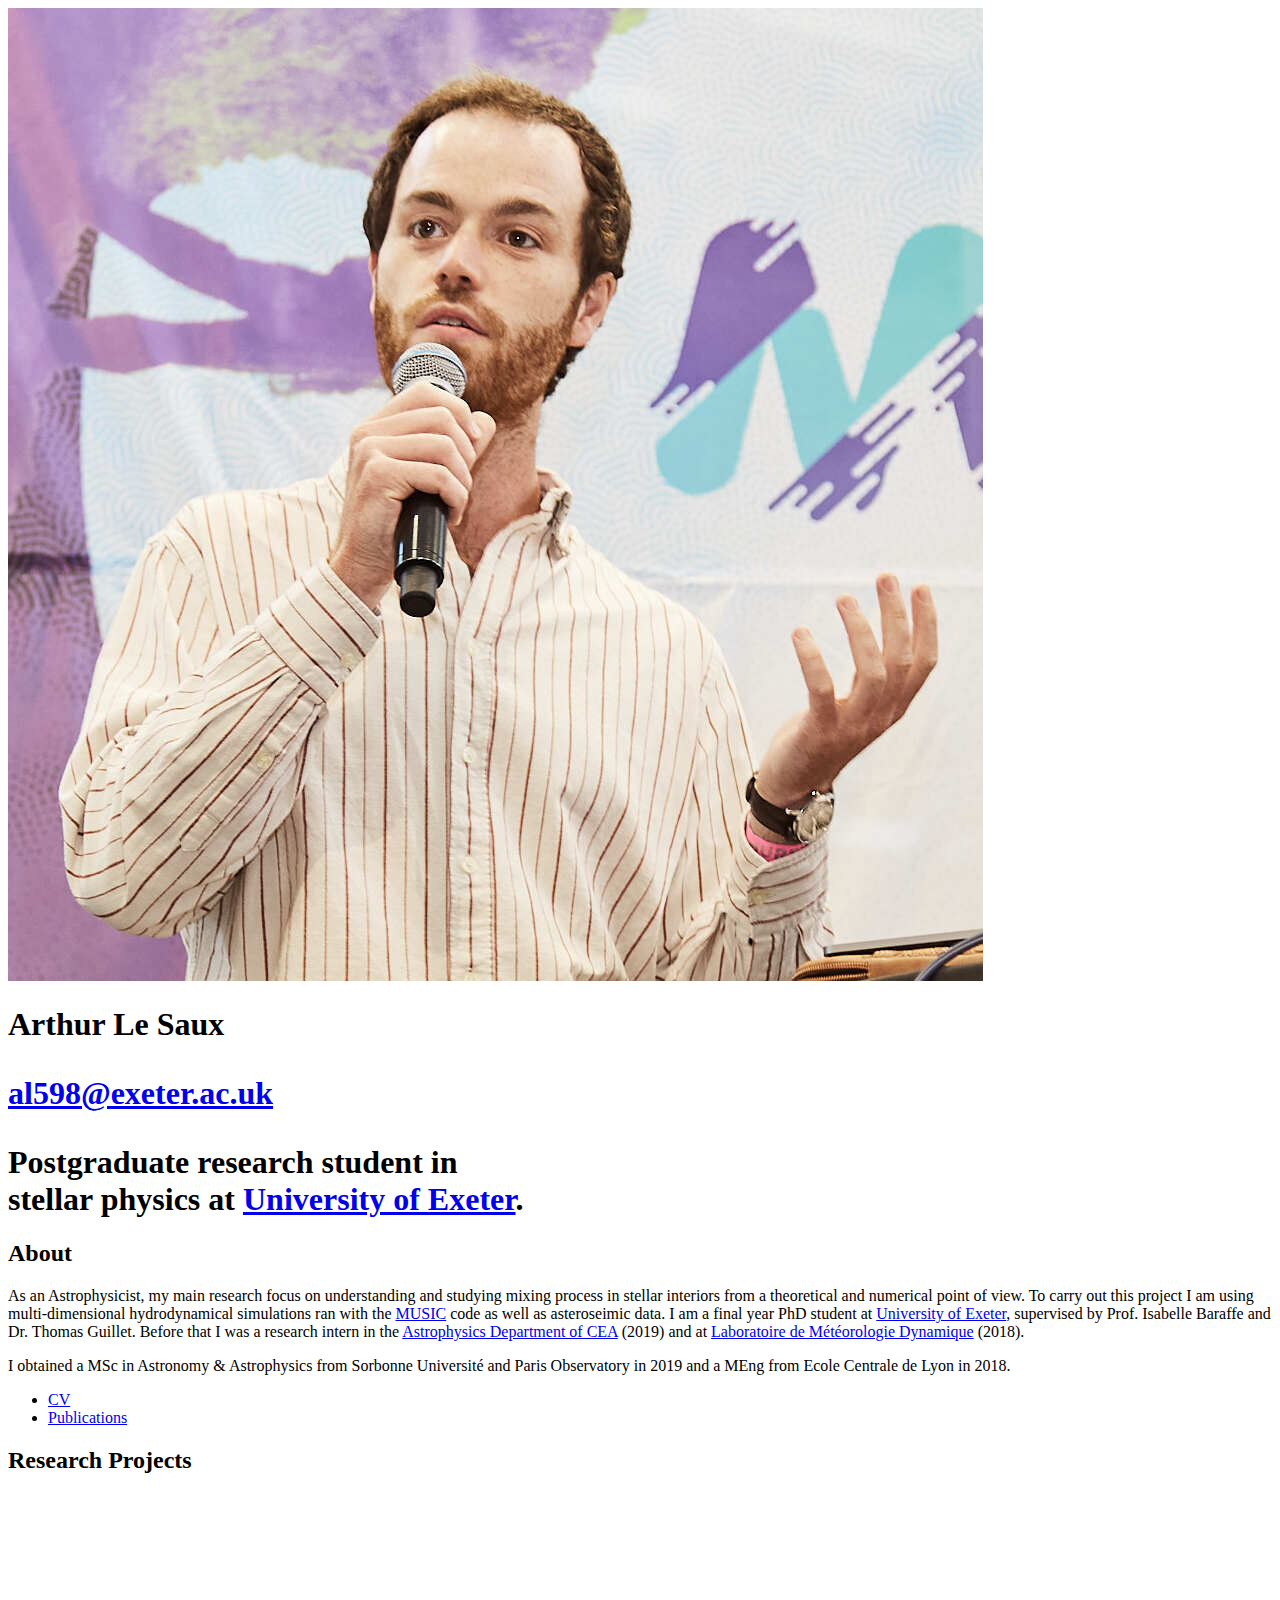
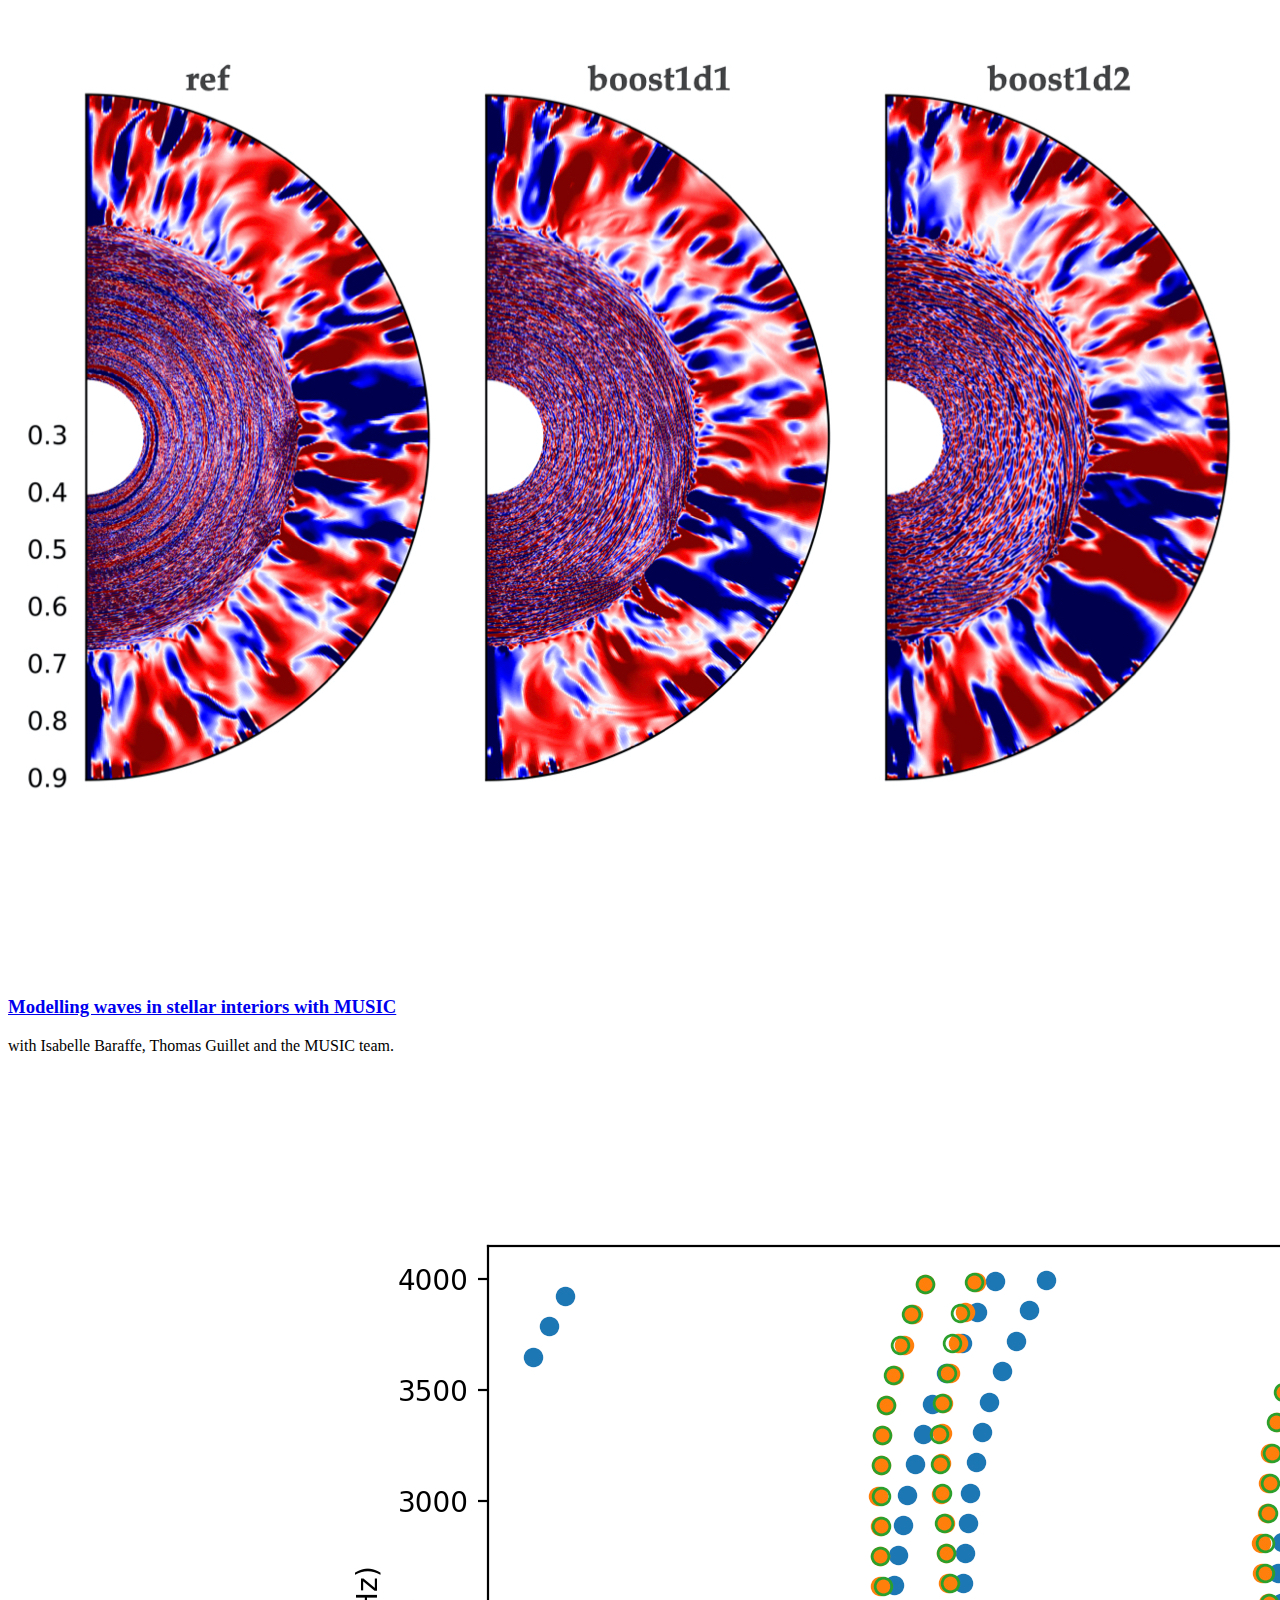
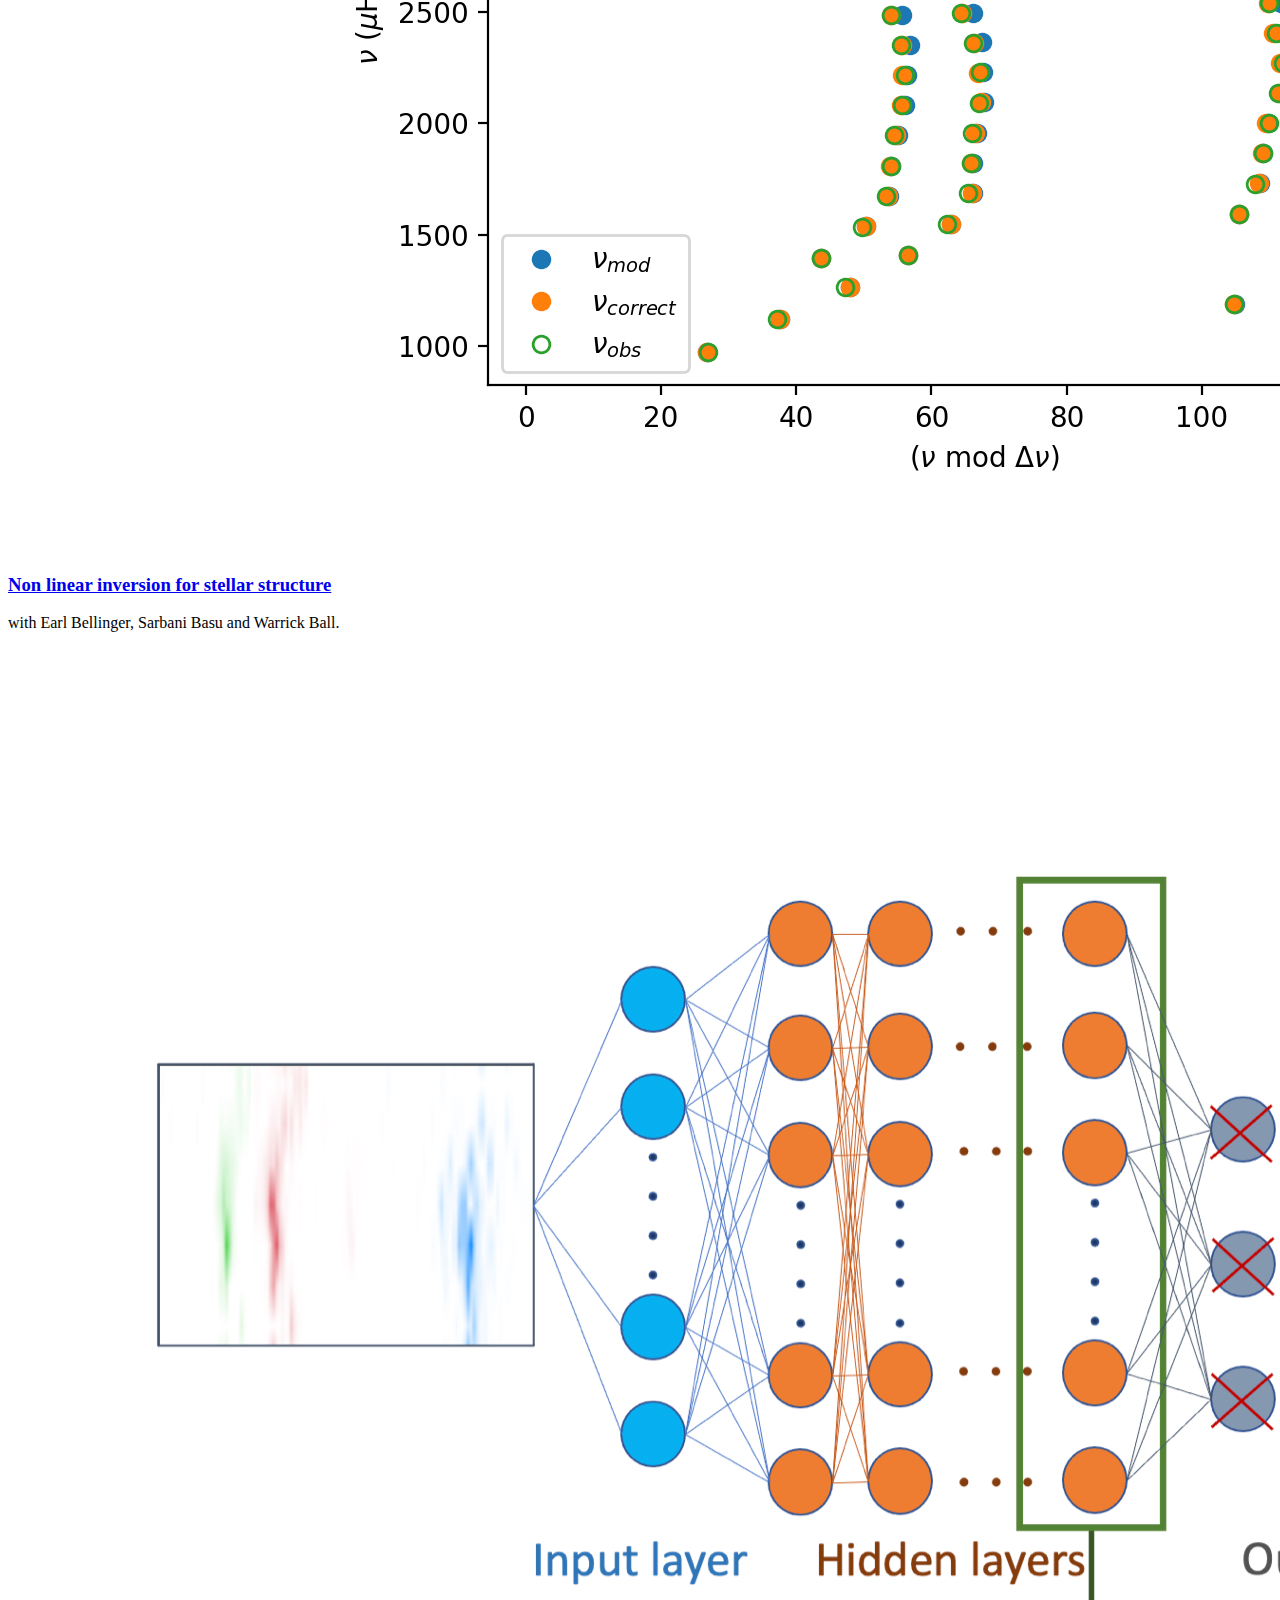
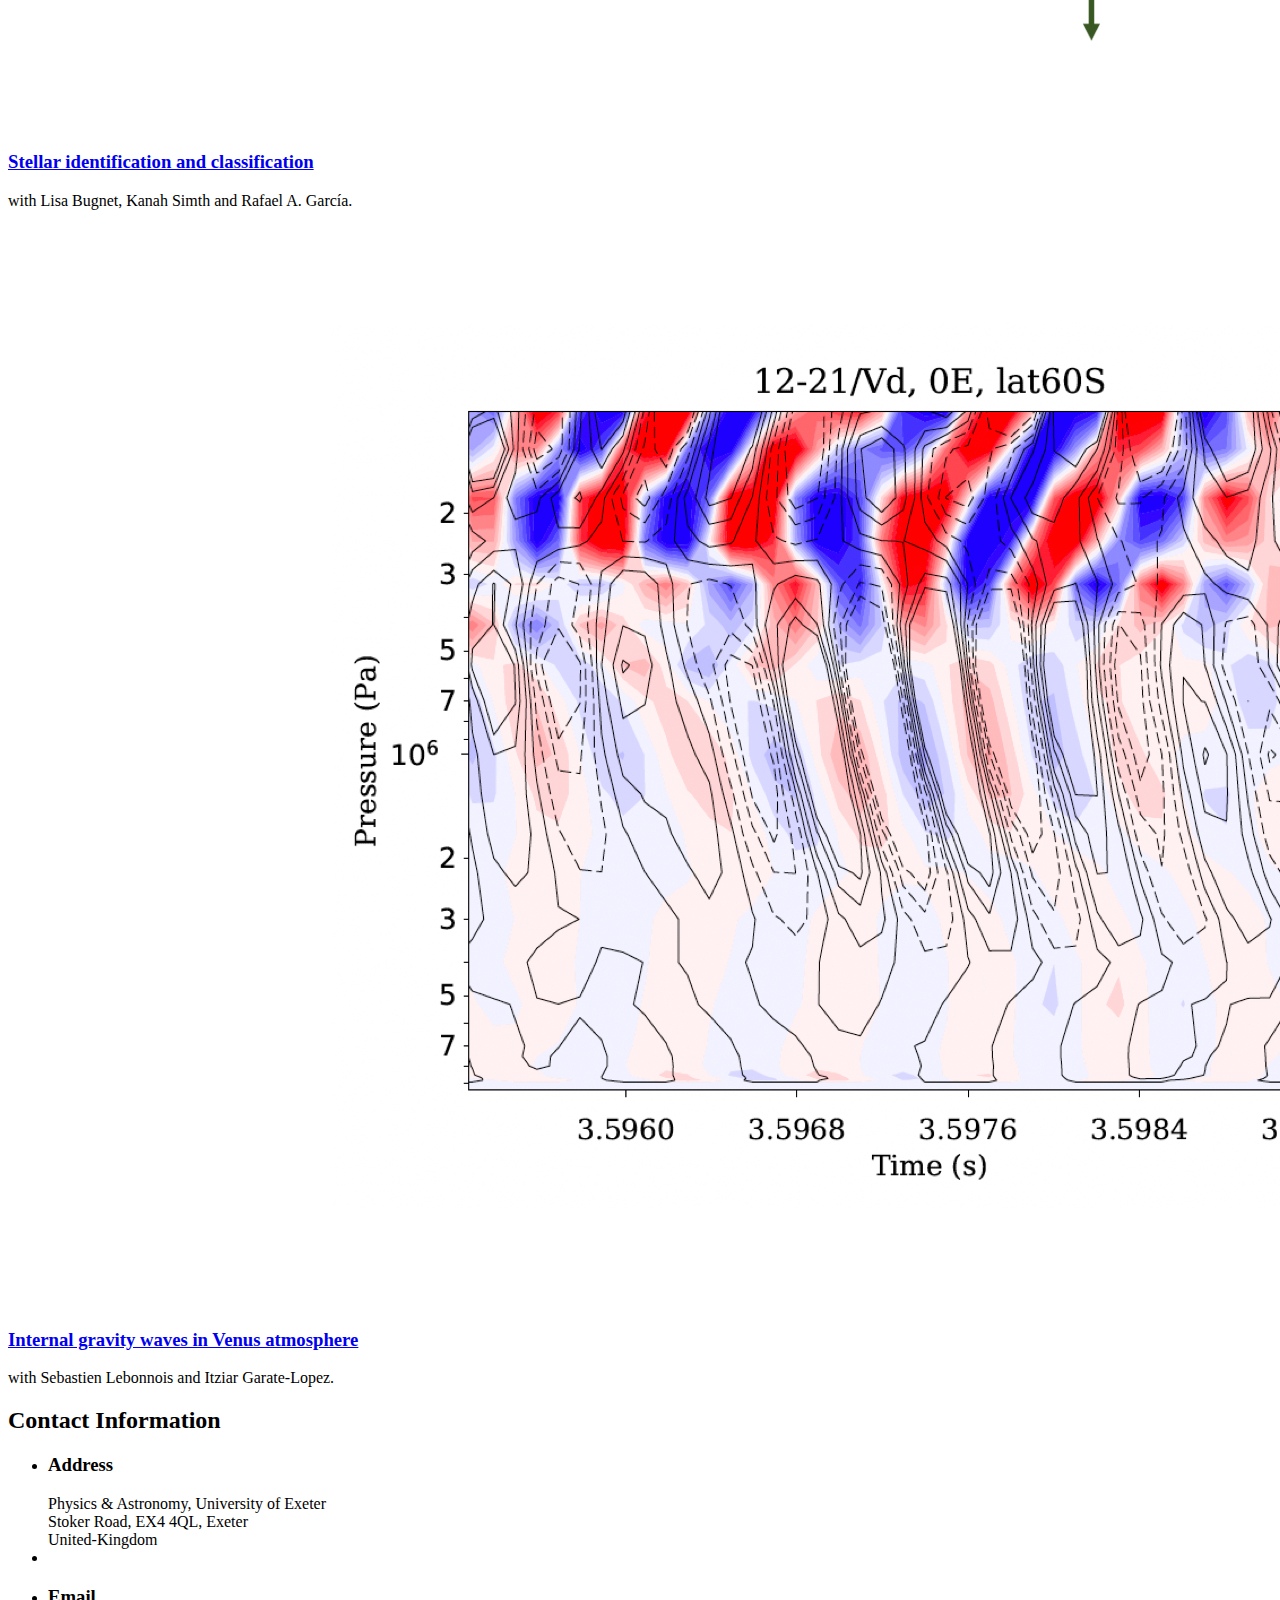
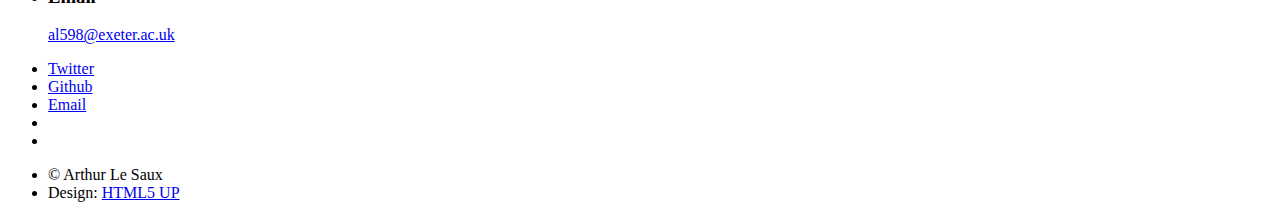
==== index.html @ e44060c2 "Initial commit" ====
<!DOCTYPE HTML>
<!--
	Strata by HTML5 UP
	html5up.net | @ajlkn
	Free for personal and commercial use under the CCA 3.0 license (html5up.net/license)
-->
<html>
	<head>
		<title>Strata by HTML5 UP</title>
		<meta charset="utf-8" />
		<meta name="viewport" content="width=device-width, initial-scale=2, user-scalable=no" />
		<link rel="stylesheet" href="assets/css/main.css" />
	</head>
	<body class="is-preload">

		<!-- Header -->
			<header id="header">
				<div class="inner">
					<a href="./index.html" class="image avatar"><img src="images/me_murex.jpg" alt="" /></a>
					<h1><strong>Arthur Le Saux</strong><br />
					<p> <a href="mailto:al598@exeter.ac.uk">al598@exeter.ac.uk</a> </p>
					Postgraduate research student in  <br />
					stellar physics at <a href="http://emps.exeter.ac.uk/physics-astronomy/">University of Exeter</a>.</h1>
				</div>
			</header>

		<!-- Main -->
			<div id="main">

				<!-- One -->
					<section id="one">
						<header class="major">
							<h2>About</h2>
						<!-- 	<p> <a href="mailto:al598@exeter.ac.uk">al598@exeter.ac.uk</a> </p> -->
						</header>
						<p> As an Astrophysicist, my main research focus on understanding and studying mixing process in stellar interiors from a theoretical and numerical point of view. To carry out this project I am using multi-dimensional hydrodynamical simulations ran with the <a href="www.astro.gsu.edu/~jpratt/music_webpage/music.html">MUSIC</a> code as well as asteroseimic data. I am a final year PhD student at <a href="http://emps.exeter.ac.uk/physics-astronomy/">University of Exeter</a>, supervised by Prof. Isabelle Baraffe and Dr. Thomas Guillet. Before that I was a research intern in the <a href="https://irfu.cea.fr/dap/">Astrophysics Department of CEA</a> (2019) and at <a href="https://www.lmd.jussieu.fr/">Laboratoire de Météorologie Dynamique</a> (2018).</p>
            <p> I obtained a MSc in Astronomy & Astrophysics from Sorbonne Université and Paris Observatory in 2019 and a MEng from Ecole Centrale de Lyon in 2018. </p>
						<ul class="actions">
							<li><a href="./CV_Arthur_LE_SAUX.pdf" class="button" target="_blank" rel="noopener noreferrer" >CV</a></li> <li><a href="https://ui.adsabs.harvard.edu/search/q=author%3A%22Le%20Saux%2C%20A.%22&sort=date%20desc%2C%20bibcode%20desc&p_=0" class="button" target="_blank" rel="noopener noreferrer">Publications</a></li>
						</ul>
					</section>

				<!-- Two -->
					<section id="two">
						<h2>Research Projects</h2>
						<div class="row">
							<article class="col-6 col-12-xsmall work-item">
								<a href="./waves-MUSIC.html"><img src="images/Vr_krads.001.jpeg" alt="" class="image fit thumb"/></a>
								<h3><a href=./waves-MUSIC.html>Modelling waves in stellar interiors with MUSIC</a></h3>
								<p>with Isabelle Baraffe, Thomas Guillet and the MUSIC team.</p>
							</article>
							<article class="col-6 col-12-xsmall work-item">
					      <a href="./non_linear_inversion.html"><img src="images/NLI.001.jpeg" alt="" class="image fit thumb"/></a>
								<h3><a href=./non_linear_inversion.html>Non linear inversion for stellar structure</a></h3>
								<p>with Earl Bellinger, Sarbani Basu and Warrick Ball.</p>
							</article>
							<article class="col-6 col-12-xsmall work-item">
									<a href="./identification.html"><img src="images/CNN.001.jpeg" alt="" class="image fit thumb"/></a>
								<h3><a href=./identification.html>Stellar identification and classification</a></h3>
								<p>with Lisa Bugnet, Kanah Simth and Rafael A. García.</p>
							</article>
							<article class="col-6 col-12-xsmall work-item">
								<a href="./venus.html"><img src="images/venus.001.jpeg" alt="" class="image fit thumb" /></a>
								<h3><a href=./venus.html>Internal gravity waves in Venus atmosphere</a></h3>
								<p>with Sebastien Lebonnois and Itziar Garate-Lopez.</p>
							</article>
							<!--
							<article class="col-6 col-12-xsmall work-item">
								<a href="images/fulls/05.jpg" class="image fit thumb"><img src="images/thumbs/05.jpg" alt="" /></a>
								<h3>Nunc enim commodo aliquet</h3>
								<p>Lorem ipsum dolor sit amet nisl sed nullam feugiat.</p>
							</article>
							<article class="col-6 col-12-xsmall work-item">
								<a href="images/fulls/06.jpg" class="image fit thumb"><img src="images/thumbs/06.jpg" alt="" /></a>
								<h3>Risus ornare lacinia</h3>
								<p>Lorem ipsum dolor sit amet nisl sed nullam feugiat.</p>
							</article>
						  -->
						<!--
						</div>
						<ul class="actions">
							<li><a href="#" class="button">Full Portfolio</a></li>
						</ul>
						-->
					</section>

				<!-- Three -->
					<section id="three">
						<h2>Contact Information</h2>
						<!-- <p>Accumsan pellentesque commodo blandit enim arcu non at amet id arcu magna. Accumsan orci faucibus id eu lorem semper nunc nisi lorem vulputate lorem neque lorem ipsum dolor.</p>
						<div class="row">
							<div class="col-8 col-12-small">
								<form method="post" action="#">
									<div class="row gtr-uniform gtr-50">
										<div class="col-6 col-12-xsmall"><input type="text" name="name" id="name" placeholder="Name" /></div>
										<div class="col-6 col-12-xsmall"><input type="email" name="email" id="email" placeholder="Email" /></div>
										<div class="col-12"><textarea name="message" id="message" placeholder="Message" rows="4"></textarea></div>
									</div>
								</form>
								<ul class="actions">
									<li><input type="submit" value="Send Message" /></li>
								</ul>
							</div>
						-->
							<div class="col-4 col-12-small">
								<ul class="labeled-icons">
									<li>
										<h3 class="icon solid fa-home"><span class="label">Address</span></h3>
										Physics & Astronomy, University of Exeter<br />
										Stoker Road, EX4 4QL, Exeter<br />
										United-Kingdom
									</li>
									<li>
										<!--
										<h3 class="icon solid fa-mobile-alt"><span class="label">Phone</span></h3>
										000-000-0000
									</li>
								-->
									<li>
										<h3 class="icon solid fa-envelope"><span class="label">Email</span></h3>
										<a href="mailto:al598@exeter.ac.uk">al598@exeter.ac.uk</a>
									</li>
								</ul>
							</div>
						</div>
					</section>

				<!-- Four -->
				<!--
					<section id="four">
						<h2>Elements</h2>

						<section>
							<h4>Text</h4>
							<p>This is <b>bold</b> and this is <strong>strong</strong>. This is <i>italic</i> and this is <em>emphasized</em>.
							This is <sup>superscript</sup> text and this is <sub>subscript</sub> text.
							This is <u>underlined</u> and this is code: <code>for (;;) { ... }</code>. Finally, <a href="#">this is a link</a>.</p>
							<hr />
							<header>
								<h4>Heading with a Subtitle</h4>
								<p>Lorem ipsum dolor sit amet nullam id egestas urna aliquam</p>
							</header>
							<p>Nunc lacinia ante nunc ac lobortis. Interdum adipiscing gravida odio porttitor sem non mi integer non faucibus ornare mi ut ante amet placerat aliquet. Volutpat eu sed ante lacinia sapien lorem accumsan varius montes viverra nibh in adipiscing blandit tempus accumsan.</p>
							<header>
								<h5>Heading with a Subtitle</h5>
								<p>Lorem ipsum dolor sit amet nullam id egestas urna aliquam</p>
							</header>
							<p>Nunc lacinia ante nunc ac lobortis. Interdum adipiscing gravida odio porttitor sem non mi integer non faucibus ornare mi ut ante amet placerat aliquet. Volutpat eu sed ante lacinia sapien lorem accumsan varius montes viverra nibh in adipiscing blandit tempus accumsan.</p>
							<hr />
							<h2>Heading Level 2</h2>
							<h3>Heading Level 3</h3>
							<h4>Heading Level 4</h4>
							<h5>Heading Level 5</h5>
							<h6>Heading Level 6</h6>
							<hr />
							<h5>Blockquote</h5>
							<blockquote>Fringilla nisl. Donec accumsan interdum nisi, quis tincidunt felis sagittis eget tempus euismod. Vestibulum ante ipsum primis in faucibus vestibulum. Blandit adipiscing eu felis iaculis volutpat ac adipiscing accumsan faucibus. Vestibulum ante ipsum primis in faucibus lorem ipsum dolor sit amet nullam adipiscing eu felis.</blockquote>
							<h5>Preformatted</h5>
							<pre><code>i = 0;

while (!deck.isInOrder()) {
print 'Iteration ' + i;
deck.shuffle();
i++;
}

print 'It took ' + i + ' iterations to sort the deck.';</code></pre>
						</section>

						<section>
							<h4>Lists</h4>
							<div class="row">
								<div class="col-6 col-12-xsmall">
									<h5>Unordered</h5>
									<ul>
										<li>Dolor pulvinar etiam magna etiam.</li>
										<li>Sagittis adipiscing lorem eleifend.</li>
										<li>Felis enim feugiat dolore viverra.</li>
									</ul>
									<h5>Alternate</h5>
									<ul class="alt">
										<li>Dolor pulvinar etiam magna etiam.</li>
										<li>Sagittis adipiscing lorem eleifend.</li>
										<li>Felis enim feugiat dolore viverra.</li>
									</ul>
								</div>
								<div class="col-6 col-12-xsmall">
									<h5>Ordered</h5>
									<ol>
										<li>Dolor pulvinar etiam magna etiam.</li>
										<li>Etiam vel felis at lorem sed viverra.</li>
										<li>Felis enim feugiat dolore viverra.</li>
										<li>Dolor pulvinar etiam magna etiam.</li>
										<li>Etiam vel felis at lorem sed viverra.</li>
										<li>Felis enim feugiat dolore viverra.</li>
									</ol>
									<h5>Icons</h5>
									<ul class="icons">
										<li><a href="#" class="icon brands fa-twitter"><span class="label">Twitter</span></a></li>
										<li><a href="#" class="icon brands fa-facebook-f"><span class="label">Facebook</span></a></li>
										<li><a href="#" class="icon brands fa-instagram"><span class="label">Instagram</span></a></li>
										<li><a href="#" class="icon brands fa-github"><span class="label">Github</span></a></li>
										<li><a href="#" class="icon brands fa-dribbble"><span class="label">Dribbble</span></a></li>
										<li><a href="#" class="icon brands fa-tumblr"><span class="label">Tumblr</span></a></li>
									</ul>
								</div>
							</div>
							<h5>Actions</h5>
							<ul class="actions">
								<li><a href="#" class="button primary">Default</a></li>
								<li><a href="#" class="button">Default</a></li>
							</ul>
							<ul class="actions small">
								<li><a href="#" class="button primary small">Small</a></li>
								<li><a href="#" class="button small">Small</a></li>
							</ul>
							<div class="row">
								<div class="col-6 col-12-small">
									<ul class="actions stacked">
										<li><a href="#" class="button primary">Default</a></li>
										<li><a href="#" class="button">Default</a></li>
									</ul>
								</div>
								<div class="col-6 col-12-small">
									<ul class="actions stacked">
										<li><a href="#" class="button primary small">Small</a></li>
										<li><a href="#" class="button small">Small</a></li>
									</ul>
								</div>
								<div class="col-6 col-12-small">
									<ul class="actions stacked">
										<li><a href="#" class="button primary fit">Default</a></li>
										<li><a href="#" class="button fit">Default</a></li>
									</ul>
								</div>
								<div class="col-6 col-12-small">
									<ul class="actions stacked">
										<li><a href="#" class="button primary small fit">Small</a></li>
										<li><a href="#" class="button small fit">Small</a></li>
									</ul>
								</div>
							</div>
						</section>

						<section>
							<h4>Table</h4>
							<h5>Default</h5>
							<div class="table-wrapper">
								<table>
									<thead>
										<tr>
											<th>Name</th>
											<th>Description</th>
											<th>Price</th>
										</tr>
									</thead>
									<tbody>
										<tr>
											<td>Item One</td>
											<td>Ante turpis integer aliquet porttitor.</td>
											<td>29.99</td>
										</tr>
										<tr>
											<td>Item Two</td>
											<td>Vis ac commodo adipiscing arcu aliquet.</td>
											<td>19.99</td>
										</tr>
										<tr>
											<td>Item Three</td>
											<td> Morbi faucibus arcu accumsan lorem.</td>
											<td>29.99</td>
										</tr>
										<tr>
											<td>Item Four</td>
											<td>Vitae integer tempus condimentum.</td>
											<td>19.99</td>
										</tr>
										<tr>
											<td>Item Five</td>
											<td>Ante turpis integer aliquet porttitor.</td>
											<td>29.99</td>
										</tr>
									</tbody>
									<tfoot>
										<tr>
											<td colspan="2"></td>
											<td>100.00</td>
										</tr>
									</tfoot>
								</table>
							</div>

							<h5>Alternate</h5>
							<div class="table-wrapper">
								<table class="alt">
									<thead>
										<tr>
											<th>Name</th>
											<th>Description</th>
											<th>Price</th>
										</tr>
									</thead>
									<tbody>
										<tr>
											<td>Item One</td>
											<td>Ante turpis integer aliquet porttitor.</td>
											<td>29.99</td>
										</tr>
										<tr>
											<td>Item Two</td>
											<td>Vis ac commodo adipiscing arcu aliquet.</td>
											<td>19.99</td>
										</tr>
										<tr>
											<td>Item Three</td>
											<td> Morbi faucibus arcu accumsan lorem.</td>
											<td>29.99</td>
										</tr>
										<tr>
											<td>Item Four</td>
											<td>Vitae integer tempus condimentum.</td>
											<td>19.99</td>
										</tr>
										<tr>
											<td>Item Five</td>
											<td>Ante turpis integer aliquet porttitor.</td>
											<td>29.99</td>
										</tr>
									</tbody>
									<tfoot>
										<tr>
											<td colspan="2"></td>
											<td>100.00</td>
										</tr>
									</tfoot>
								</table>
							</div>
						</section>

						<section>
							<h4>Buttons</h4>
							<ul class="actions">
								<li><a href="#" class="button primary">Primary</a></li>
								<li><a href="#" class="button">Default</a></li>
							</ul>
							<ul class="actions">
								<li><a href="#" class="button large">Large</a></li>
								<li><a href="#" class="button">Default</a></li>
								<li><a href="#" class="button small">Small</a></li>
							</ul>
							<ul class="actions fit">
								<li><a href="#" class="button primary fit">Fit</a></li>
								<li><a href="#" class="button fit">Fit</a></li>
							</ul>
							<ul class="actions fit small">
								<li><a href="#" class="button primary fit small">Fit + Small</a></li>
								<li><a href="#" class="button fit small">Fit + Small</a></li>
							</ul>
							<ul class="actions">
								<li><a href="#" class="button primary icon solid fa-download">Icon</a></li>
								<li><a href="#" class="button icon solid fa-download">Icon</a></li>
							</ul>
							<ul class="actions">
								<li><span class="button primary disabled">Primary</span></li>
								<li><span class="button disabled">Default</span></li>
							</ul>
						</section>

						<section>
							<h4>Form</h4>
							<form method="post" action="#">
								<div class="row gtr-uniform gtr-50">
									<div class="col-6 col-12-xsmall">
										<input type="text" name="demo-name" id="demo-name" value="" placeholder="Name" />
									</div>
									<div class="col-6 col-12-xsmall">
										<input type="email" name="demo-email" id="demo-email" value="" placeholder="Email" />
									</div>
									<div class="col-12">
										<select name="demo-category" id="demo-category">
											<option value="">- Category -</option>
											<option value="1">Manufacturing</option>
											<option value="1">Shipping</option>
											<option value="1">Administration</option>
											<option value="1">Human Resources</option>
										</select>
									</div>
									<div class="col-4 col-12-small">
										<input type="radio" id="demo-priority-low" name="demo-priority" checked>
										<label for="demo-priority-low">Low Priority</label>
									</div>
									<div class="col-4 col-12-small">
										<input type="radio" id="demo-priority-normal" name="demo-priority">
										<label for="demo-priority-normal">Normal Priority</label>
									</div>
									<div class="col-4 col-12-small">
										<input type="radio" id="demo-priority-high" name="demo-priority">
										<label for="demo-priority-high">High Priority</label>
									</div>
									<div class="col-6 col-12-small">
										<input type="checkbox" id="demo-copy" name="demo-copy">
										<label for="demo-copy">Email me a copy of this message</label>
									</div>
									<div class="col-6 col-12-small">
										<input type="checkbox" id="demo-human" name="demo-human" checked>
										<label for="demo-human">I am a human and not a robot</label>
									</div>
									<div class="col-12">
										<textarea name="demo-message" id="demo-message" placeholder="Enter your message" rows="6"></textarea>
									</div>
									<div class="col-12">
										<ul class="actions">
											<li><input type="submit" value="Send Message" class="primary" /></li>
											<li><input type="reset" value="Reset" /></li>
										</ul>
									</div>
								</div>
							</form>
						</section>

						<section>
							<h4>Image</h4>
							<h5>Fit</h5>
							<div class="box alt">
								<div class="row gtr-50 gtr-uniform">
									<div class="col-12"><span class="image fit"><img src="images/fulls/05.jpg" alt="" /></span></div>
									<div class="col-4"><span class="image fit"><img src="images/thumbs/01.jpg" alt="" /></span></div>
									<div class="col-4"><span class="image fit"><img src="images/thumbs/02.jpg" alt="" /></span></div>
									<div class="col-4"><span class="image fit"><img src="images/thumbs/03.jpg" alt="" /></span></div>
									<div class="col-4"><span class="image fit"><img src="images/thumbs/04.jpg" alt="" /></span></div>
									<div class="col-4"><span class="image fit"><img src="images/thumbs/05.jpg" alt="" /></span></div>
									<div class="col-4"><span class="image fit"><img src="images/thumbs/06.jpg" alt="" /></span></div>
									<div class="col-4"><span class="image fit"><img src="images/thumbs/03.jpg" alt="" /></span></div>
									<div class="col-4"><span class="image fit"><img src="images/thumbs/02.jpg" alt="" /></span></div>
									<div class="col-4"><span class="image fit"><img src="images/thumbs/01.jpg" alt="" /></span></div>
								</div>
							</div>
							<h5>Left &amp; Right</h5>
							<p><span class="image left"><img src="images/avatar.jpg" alt="" /></span>Fringilla nisl. Donec accumsan interdum nisi, quis tincidunt felis sagittis eget. tempus euismod. Vestibulum ante ipsum primis in faucibus vestibulum. Blandit adipiscing eu felis iaculis volutpat ac adipiscing accumsan eu faucibus. Integer ac pellentesque praesent tincidunt felis sagittis eget. tempus euismod. Vestibulum ante ipsum primis in faucibus vestibulum. Blandit adipiscing eu felis iaculis volutpat ac adipiscing accumsan eu faucibus. Integer ac pellentesque praesent. Donec accumsan interdum nisi, quis tincidunt felis sagittis eget. tempus euismod. Vestibulum ante ipsum primis in faucibus vestibulum. Blandit adipiscing eu felis iaculis volutpat ac adipiscing accumsan eu faucibus. Integer ac pellentesque praesent tincidunt felis sagittis eget. tempus euismod. Vestibulum ante ipsum primis in faucibus vestibulum. Blandit adipiscing eu felis iaculis volutpat ac adipiscing accumsan eu faucibus. Integer ac pellentesque praesent.</p>
							<p><span class="image right"><img src="images/avatar.jpg" alt="" /></span>Fringilla nisl. Donec accumsan interdum nisi, quis tincidunt felis sagittis eget. tempus euismod. Vestibulum ante ipsum primis in faucibus vestibulum. Blandit adipiscing eu felis iaculis volutpat ac adipiscing accumsan eu faucibus. Integer ac pellentesque praesent tincidunt felis sagittis eget. tempus euismod. Vestibulum ante ipsum primis in faucibus vestibulum. Blandit adipiscing eu felis iaculis volutpat ac adipiscing accumsan eu faucibus. Integer ac pellentesque praesent. Donec accumsan interdum nisi, quis tincidunt felis sagittis eget. tempus euismod. Vestibulum ante ipsum primis in faucibus vestibulum. Blandit adipiscing eu felis iaculis volutpat ac adipiscing accumsan eu faucibus. Integer ac pellentesque praesent tincidunt felis sagittis eget. tempus euismod. Vestibulum ante ipsum primis in faucibus vestibulum. Blandit adipiscing eu felis iaculis volutpat ac adipiscing accumsan eu faucibus. Integer ac pellentesque praesent.</p>
						</section>

					</section>
				-->

			</div>

		<!-- Footer -->
			<footer id="footer">
				<div class="inner">
					<ul class="icons">
						<li><a href="https://twitter.com/arthurlsx" class="icon brands fa-twitter"><span class="label">Twitter</span></a></li>
						<li><a href="https://github.com/arthurlesaux" class="icon brands fa-github"><span class="label">Github</span></a></li>
						<!--<li><a href="#" class="icon brands fa-dribbble"><span class="label">Dribbble</span></a></li>-->
						<li><a href="mailto:al598@exeter.ac.uk" class="icon solid fa-envelope"><span class="label">Email</span></a></li>
						<li><a style="orcid.logo.icon.svg" href="https://orcid.org/0000-0002-6686-7956"><i class="icon orcid.logo.icon.svg"></i> </a></li>
						<li><a href="https://orcid.org/0000-0002-6686-7956" target=_blank rel=noopener aria-label=orcid><i class="ai ai-orcid big-icon"></i></a></li>
					</ul>
					<ul class="copyright">
						<li>&copy; Arthur Le Saux</li><li>Design: <a href="http://html5up.net">HTML5 UP</a></li>
					</ul>
				</div>
			</footer>

		<!-- Scripts -->
			<script src="assets/js/jquery.min.js"></script>
			<script src="assets/js/jquery.poptrox.min.js"></script>
			<script src="assets/js/browser.min.js"></script>
			<script src="assets/js/breakpoints.min.js"></script>
			<script src="assets/js/util.js"></script>
			<script src="assets/js/main.js"></script>

	</body>
</html>
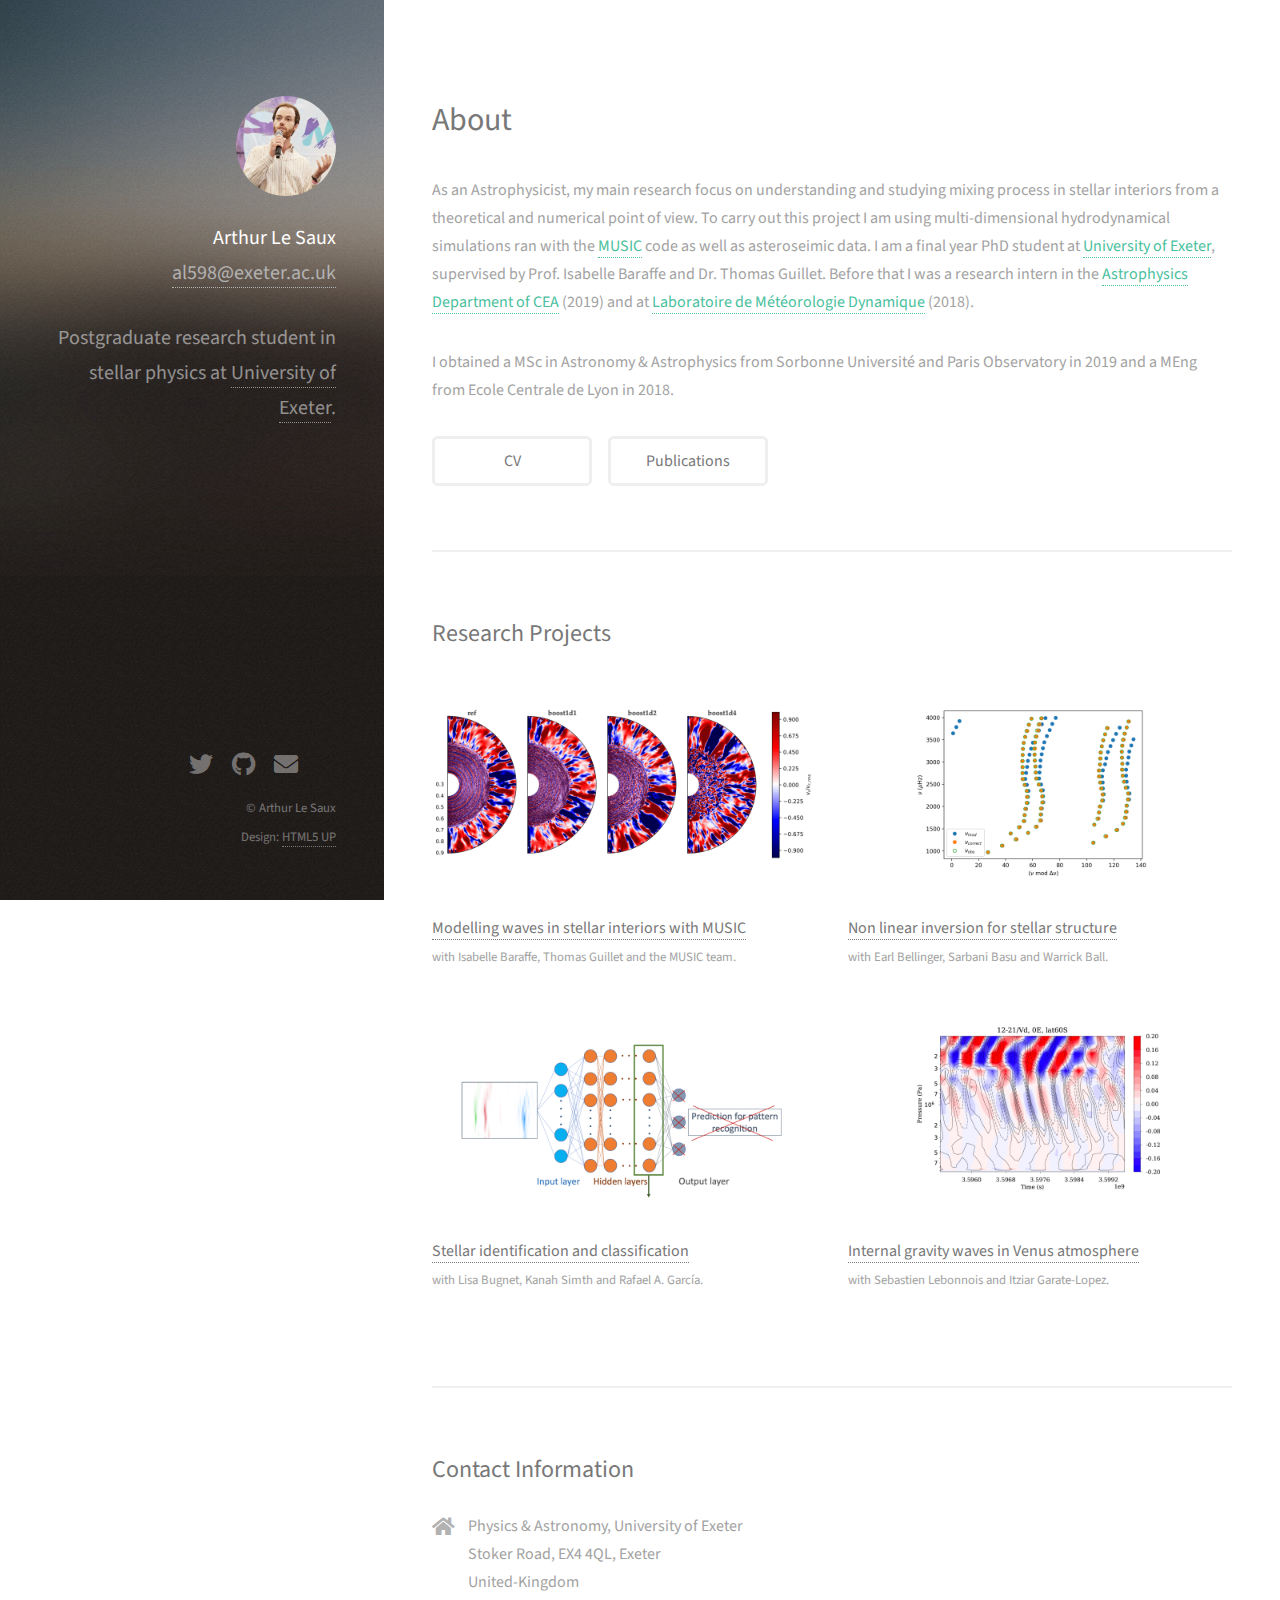
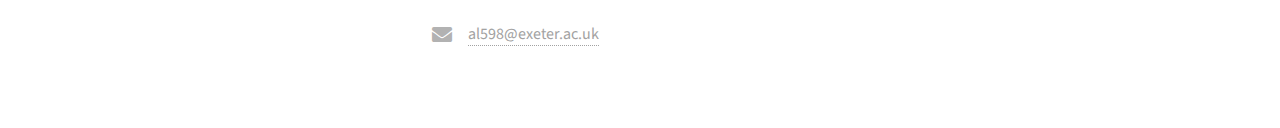
==== commit 0366ef23: "change webpage title" ====
--- a/index.html
+++ b/index.html
@@ -6,7 +6,7 @@
 -->
 <html>
 	<head>
-		<title>Strata by HTML5 UP</title>
+		<title>Arthur Le Saux</title>
 		<meta charset="utf-8" />
 		<meta name="viewport" content="width=device-width, initial-scale=2, user-scalable=no" />
 		<link rel="stylesheet" href="assets/css/main.css" />
--- a/assets/css/main.css
+++ b/assets/css/main.css
@@ -0,0 +1,3221 @@
+@import url("fontawesome-all.min.css");
+@import url("https://fonts.googleapis.com/css?family=Source+Sans+Pro:400,400italic");
+
+/*
+	Strata by HTML5 UP
+	html5up.net | @ajlkn
+	Free for personal and commercial use under the CCA 3.0 license (html5up.net/license)
+*/
+
+html, body, div, span, applet, object,
+iframe, h1, h2, h3, h4, h5, h6, p, blockquote,
+pre, a, abbr, acronym, address, big, cite,
+code, del, dfn, em, img, ins, kbd, q, s, samp,
+small, strike, strong, sub, sup, tt, var, b,
+u, i, center, dl, dt, dd, ol, ul, li, fieldset,
+form, label, legend, table, caption, tbody,
+tfoot, thead, tr, th, td, article, aside,
+canvas, details, embed, figure, figcaption,
+footer, header, hgroup, menu, nav, output, ruby,
+section, summary, time, mark, audio, video {
+	margin: 0;
+	padding: 0;
+	border: 0;
+	font-size: 100%;
+	font: inherit;
+	vertical-align: baseline;}
+
+article, aside, details, figcaption, figure,
+footer, header, hgroup, menu, nav, section {
+	display: block;}
+
+body {
+	line-height: 1;
+}
+
+ol, ul {
+	list-style: none;
+}
+
+blockquote, q {
+	quotes: none;
+}
+
+	blockquote:before, blockquote:after, q:before, q:after {
+		content: '';
+		content: none;
+	}
+
+table {
+	border-collapse: collapse;
+	border-spacing: 0;
+}
+
+body {
+	-webkit-text-size-adjust: none;
+}
+
+mark {
+	background-color: transparent;
+	color: inherit;
+}
+
+input::-moz-focus-inner {
+	border: 0;
+	padding: 0;
+}
+
+input, select, textarea {
+	-moz-appearance: none;
+	-webkit-appearance: none;
+	-ms-appearance: none;
+	appearance: none;
+}
+
+/* Basic */
+
+	html {
+		box-sizing: border-box;
+	}
+
+	*, *:before, *:after {
+		box-sizing: inherit;
+	}
+
+	body {
+		background: #fff;
+	}
+
+		body.is-preload *, body.is-preload *:before, body.is-preload *:after {
+			-moz-animation: none !important;
+			-webkit-animation: none !important;
+			-ms-animation: none !important;
+			animation: none !important;
+			-moz-transition: none !important;
+			-webkit-transition: none !important;
+			-ms-transition: none !important;
+			transition: none !important;
+		}
+
+	body, input, select, textarea {
+		color: #a2a2a2;
+		font-family: "Source Sans Pro", Helvetica, sans-serif;
+		font-size: 16pt;
+		font-weight: 400;
+		line-height: 1.75em;
+	}
+
+	a {
+		-moz-transition: color 0.2s ease-in-out, border-color 0.2s ease-in-out;
+		-webkit-transition: color 0.2s ease-in-out, border-color 0.2s ease-in-out;
+		-ms-transition: color 0.2s ease-in-out, border-color 0.2s ease-in-out;
+		transition: color 0.2s ease-in-out, border-color 0.2s ease-in-out;
+		border-bottom: dotted 1px;
+		color: #49bf9d;
+		text-decoration: none;
+	}
+
+		a:hover {
+			border-bottom-color: transparent;
+			color: #49bf9d !important;
+			text-decoration: none;
+		}
+
+	strong, b {
+		color: #787878;
+		font-weight: 400;
+	}
+
+	em, i {
+		font-style: italic;
+	}
+
+	p {
+		margin: 0 0 2em 0;
+	}
+
+	h1, h2, h3, h4, h5, h6 {
+		color: #787878;
+		font-weight: 400;
+		line-height: 1em;
+		margin: 0 0 1em 0;
+	}
+
+		h1 a, h2 a, h3 a, h4 a, h5 a, h6 a {
+			color: inherit;
+			text-decoration: none;
+		}
+
+	h1 {
+		font-size: 2em;
+		line-height: 1.5em;
+	}
+
+	h2 {
+		font-size: 1.5em;
+		line-height: 1.5em;
+	}
+
+	h3 {
+		font-size: 1.25em;
+		line-height: 1.5em;
+	}
+
+	h4 {
+		font-size: 1.1em;
+		line-height: 1.5em;
+	}
+
+	h5 {
+		font-size: 0.9em;
+		line-height: 1.5em;
+	}
+
+	h6 {
+		font-size: 0.7em;
+		line-height: 1.5em;
+	}
+
+	sub {
+		font-size: 0.8em;
+		position: relative;
+		top: 0.5em;
+	}
+
+	sup {
+		font-size: 0.8em;
+		position: relative;
+		top: -0.5em;
+	}
+
+	hr {
+		border: 0;
+		border-bottom: solid 2px #efefef;
+		margin: 2em 0;
+	}
+
+		hr.major {
+			margin: 3em 0;
+		}
+
+	blockquote {
+		border-left: solid 6px #efefef;
+		font-style: italic;
+		margin: 0 0 2em 0;
+		padding: 0.5em 0 0.5em 1.5em;
+	}
+
+	code {
+		background: #f7f7f7;
+		border-radius: 0.35em;
+		border: solid 2px #efefef;
+		font-family: "Courier New", monospace;
+		font-size: 0.9em;
+		margin: 0 0.25em;
+		padding: 0.25em 0.65em;
+	}
+
+	pre {
+		-webkit-overflow-scrolling: touch;
+		font-family: "Courier New", monospace;
+		font-size: 0.9em;
+		margin: 0 0 2em 0;
+	}
+
+		pre code {
+			display: block;
+			line-height: 1.75em;
+			padding: 1em 1.5em;
+			overflow-x: auto;
+		}
+
+	.align-left {
+		text-align: left;
+	}
+
+	.align-center {
+		text-align: center;
+	}
+
+	.align-right {
+		text-align: right;
+	}
+
+/* Container */
+
+	.container {
+		margin: 0 auto;
+		max-width: calc(100% - 4em);
+		width: 100%;
+	}
+
+		.container.xsmall {
+			width: 25%;
+		}
+
+		.container.small {
+			width: 50%;
+		}
+
+		.container.medium {
+			width: 75%;
+		}
+
+		.container.large {
+			width: 125%;
+		}
+
+		.container.xlarge {
+			width: 150%;
+		}
+
+		.container.max {
+			width: 100%;
+		}
+
+		@media screen and (max-width: 980px) {
+
+			.container {
+				width: 100% !important;
+				max-width: 100% !important;
+			}
+
+		}
+
+		@media screen and (max-width: 480px) {
+
+			.container {
+				max-width: calc(100% - 3em);
+			}
+
+		}
+
+/* Row */
+
+	.row {
+		display: flex;
+		flex-wrap: wrap;
+		box-sizing: border-box;
+		align-items: stretch;
+	}
+
+		.row > * {
+			box-sizing: border-box;
+		}
+
+		.row.gtr-uniform > * > :last-child {
+			margin-bottom: 0;
+		}
+
+		.row.aln-left {
+			justify-content: flex-start;
+		}
+
+		.row.aln-center {
+			justify-content: center;
+		}
+
+		.row.aln-right {
+			justify-content: flex-end;
+		}
+
+		.row.aln-top {
+			align-items: flex-start;
+		}
+
+		.row.aln-middle {
+			align-items: center;
+		}
+
+		.row.aln-bottom {
+			align-items: flex-end;
+		}
+
+		.row > .imp {
+			order: -1;
+		}
+
+		.row > .col-1 {
+			width: 8.33333%;
+		}
+
+		.row > .off-1 {
+			margin-left: 8.33333%;
+		}
+
+		.row > .col-2 {
+			width: 16.66667%;
+		}
+
+		.row > .off-2 {
+			margin-left: 16.66667%;
+		}
+
+		.row > .col-3 {
+			width: 25%;
+		}
+
+		.row > .off-3 {
+			margin-left: 25%;
+		}
+
+		.row > .col-4 {
+			width: 33.33333%;
+		}
+
+		.row > .off-4 {
+			margin-left: 33.33333%;
+		}
+
+		.row > .col-5 {
+			width: 41.66667%;
+		}
+
+		.row > .off-5 {
+			margin-left: 41.66667%;
+		}
+
+		.row > .col-6 {
+			width: 50%;
+		}
+
+		.row > .off-6 {
+			margin-left: 50%;
+		}
+
+		.row > .col-7 {
+			width: 58.33333%;
+		}
+
+		.row > .off-7 {
+			margin-left: 58.33333%;
+		}
+
+		.row > .col-8 {
+			width: 66.66667%;
+		}
+
+		.row > .off-8 {
+			margin-left: 66.66667%;
+		}
+
+		.row > .col-9 {
+			width: 75%;
+		}
+
+		.row > .off-9 {
+			margin-left: 75%;
+		}
+
+		.row > .col-10 {
+			width: 83.33333%;
+		}
+
+		.row > .off-10 {
+			margin-left: 83.33333%;
+		}
+
+		.row > .col-11 {
+			width: 91.66667%;
+		}
+
+		.row > .off-11 {
+			margin-left: 91.66667%;
+		}
+
+		.row > .col-12 {
+			width: 100%;
+		}
+
+		.row > .off-12 {
+			margin-left: 100%;
+		}
+
+		.row.gtr-0 {
+			margin-top: 0;
+			margin-left: 0em;
+		}
+
+			.row.gtr-0 > * {
+				padding: 0 0 0 0em;
+			}
+
+			.row.gtr-0.gtr-uniform {
+				margin-top: 0em;
+			}
+
+				.row.gtr-0.gtr-uniform > * {
+					padding-top: 0em;
+				}
+
+		.row.gtr-25 {
+			margin-top: 0;
+			margin-left: -0.625em;
+		}
+
+			.row.gtr-25 > * {
+				padding: 0 0 0 0.625em;
+			}
+
+			.row.gtr-25.gtr-uniform {
+				margin-top: -0.625em;
+			}
+
+				.row.gtr-25.gtr-uniform > * {
+					padding-top: 0.625em;
+				}
+
+		.row.gtr-50 {
+			margin-top: 0;
+			margin-left: -1.25em;
+		}
+
+			.row.gtr-50 > * {
+				padding: 0 0 0 1.25em;
+			}
+
+			.row.gtr-50.gtr-uniform {
+				margin-top: -1.25em;
+			}
+
+				.row.gtr-50.gtr-uniform > * {
+					padding-top: 1.25em;
+				}
+
+		.row {
+			margin-top: 0;
+			margin-left: -2.5em;
+		}
+
+			.row > * {
+				padding: 0 0 0 2.5em;
+			}
+
+			.row.gtr-uniform {
+				margin-top: -2.5em;
+			}
+
+				.row.gtr-uniform > * {
+					padding-top: 2.5em;
+				}
+
+		.row.gtr-150 {
+			margin-top: 0;
+			margin-left: -3.75em;
+		}
+
+			.row.gtr-150 > * {
+				padding: 0 0 0 3.75em;
+			}
+
+			.row.gtr-150.gtr-uniform {
+				margin-top: -3.75em;
+			}
+
+				.row.gtr-150.gtr-uniform > * {
+					padding-top: 3.75em;
+				}
+
+		.row.gtr-200 {
+			margin-top: 0;
+			margin-left: -5em;
+		}
+
+			.row.gtr-200 > * {
+				padding: 0 0 0 5em;
+			}
+
+			.row.gtr-200.gtr-uniform {
+				margin-top: -5em;
+			}
+
+				.row.gtr-200.gtr-uniform > * {
+					padding-top: 5em;
+				}
+
+		@media screen and (max-width: 1800px) {
+
+			.row {
+				display: flex;
+				flex-wrap: wrap;
+				box-sizing: border-box;
+				align-items: stretch;
+			}
+
+				.row > * {
+					box-sizing: border-box;
+				}
+
+				.row.gtr-uniform > * > :last-child {
+					margin-bottom: 0;
+				}
+
+				.row.aln-left {
+					justify-content: flex-start;
+				}
+
+				.row.aln-center {
+					justify-content: center;
+				}
+
+				.row.aln-right {
+					justify-content: flex-end;
+				}
+
+				.row.aln-top {
+					align-items: flex-start;
+				}
+
+				.row.aln-middle {
+					align-items: center;
+				}
+
+				.row.aln-bottom {
+					align-items: flex-end;
+				}
+
+				.row > .imp-xlarge {
+					order: -1;
+				}
+
+				.row > .col-1-xlarge {
+					width: 8.33333%;
+				}
+
+				.row > .off-1-xlarge {
+					margin-left: 8.33333%;
+				}
+
+				.row > .col-2-xlarge {
+					width: 16.66667%;
+				}
+
+				.row > .off-2-xlarge {
+					margin-left: 16.66667%;
+				}
+
+				.row > .col-3-xlarge {
+					width: 25%;
+				}
+
+				.row > .off-3-xlarge {
+					margin-left: 25%;
+				}
+
+				.row > .col-4-xlarge {
+					width: 33.33333%;
+				}
+
+				.row > .off-4-xlarge {
+					margin-left: 33.33333%;
+				}
+
+				.row > .col-5-xlarge {
+					width: 41.66667%;
+				}
+
+				.row > .off-5-xlarge {
+					margin-left: 41.66667%;
+				}
+
+				.row > .col-6-xlarge {
+					width: 50%;
+				}
+
+				.row > .off-6-xlarge {
+					margin-left: 50%;
+				}
+
+				.row > .col-7-xlarge {
+					width: 58.33333%;
+				}
+
+				.row > .off-7-xlarge {
+					margin-left: 58.33333%;
+				}
+
+				.row > .col-8-xlarge {
+					width: 66.66667%;
+				}
+
+				.row > .off-8-xlarge {
+					margin-left: 66.66667%;
+				}
+
+				.row > .col-9-xlarge {
+					width: 75%;
+				}
+
+				.row > .off-9-xlarge {
+					margin-left: 75%;
+				}
+
+				.row > .col-10-xlarge {
+					width: 83.33333%;
+				}
+
+				.row > .off-10-xlarge {
+					margin-left: 83.33333%;
+				}
+
+				.row > .col-11-xlarge {
+					width: 91.66667%;
+				}
+
+				.row > .off-11-xlarge {
+					margin-left: 91.66667%;
+				}
+
+				.row > .col-12-xlarge {
+					width: 100%;
+				}
+
+				.row > .off-12-xlarge {
+					margin-left: 100%;
+				}
+
+				.row.gtr-0 {
+					margin-top: 0;
+					margin-left: 0em;
+				}
+
+					.row.gtr-0 > * {
+						padding: 0 0 0 0em;
+					}
+
+					.row.gtr-0.gtr-uniform {
+						margin-top: 0em;
+					}
+
+						.row.gtr-0.gtr-uniform > * {
+							padding-top: 0em;
+						}
+
+				.row.gtr-25 {
+					margin-top: 0;
+					margin-left: -0.625em;
+				}
+
+					.row.gtr-25 > * {
+						padding: 0 0 0 0.625em;
+					}
+
+					.row.gtr-25.gtr-uniform {
+						margin-top: -0.625em;
+					}
+
+						.row.gtr-25.gtr-uniform > * {
+							padding-top: 0.625em;
+						}
+
+				.row.gtr-50 {
+					margin-top: 0;
+					margin-left: -1.25em;
+				}
+
+					.row.gtr-50 > * {
+						padding: 0 0 0 1.25em;
+					}
+
+					.row.gtr-50.gtr-uniform {
+						margin-top: -1.25em;
+					}
+
+						.row.gtr-50.gtr-uniform > * {
+							padding-top: 1.25em;
+						}
+
+				.row {
+					margin-top: 0;
+					margin-left: -2.5em;
+				}
+
+					.row > * {
+						padding: 0 0 0 2.5em;
+					}
+
+					.row.gtr-uniform {
+						margin-top: -2.5em;
+					}
+
+						.row.gtr-uniform > * {
+							padding-top: 2.5em;
+						}
+
+				.row.gtr-150 {
+					margin-top: 0;
+					margin-left: -3.75em;
+				}
+
+					.row.gtr-150 > * {
+						padding: 0 0 0 3.75em;
+					}
+
+					.row.gtr-150.gtr-uniform {
+						margin-top: -3.75em;
+					}
+
+						.row.gtr-150.gtr-uniform > * {
+							padding-top: 3.75em;
+						}
+
+				.row.gtr-200 {
+					margin-top: 0;
+					margin-left: -5em;
+				}
+
+					.row.gtr-200 > * {
+						padding: 0 0 0 5em;
+					}
+
+					.row.gtr-200.gtr-uniform {
+						margin-top: -5em;
+					}
+
+						.row.gtr-200.gtr-uniform > * {
+							padding-top: 5em;
+						}
+
+		}
+
+		@media screen and (max-width: 1280px) {
+
+			.row {
+				display: flex;
+				flex-wrap: wrap;
+				box-sizing: border-box;
+				align-items: stretch;
+			}
+
+				.row > * {
+					box-sizing: border-box;
+				}
+
+				.row.gtr-uniform > * > :last-child {
+					margin-bottom: 0;
+				}
+
+				.row.aln-left {
+					justify-content: flex-start;
+				}
+
+				.row.aln-center {
+					justify-content: center;
+				}
+
+				.row.aln-right {
+					justify-content: flex-end;
+				}
+
+				.row.aln-top {
+					align-items: flex-start;
+				}
+
+				.row.aln-middle {
+					align-items: center;
+				}
+
+				.row.aln-bottom {
+					align-items: flex-end;
+				}
+
+				.row > .imp-large {
+					order: -1;
+				}
+
+				.row > .col-1-large {
+					width: 8.33333%;
+				}
+
+				.row > .off-1-large {
+					margin-left: 8.33333%;
+				}
+
+				.row > .col-2-large {
+					width: 16.66667%;
+				}
+
+				.row > .off-2-large {
+					margin-left: 16.66667%;
+				}
+
+				.row > .col-3-large {
+					width: 25%;
+				}
+
+				.row > .off-3-large {
+					margin-left: 25%;
+				}
+
+				.row > .col-4-large {
+					width: 33.33333%;
+				}
+
+				.row > .off-4-large {
+					margin-left: 33.33333%;
+				}
+
+				.row > .col-5-large {
+					width: 41.66667%;
+				}
+
+				.row > .off-5-large {
+					margin-left: 41.66667%;
+				}
+
+				.row > .col-6-large {
+					width: 50%;
+				}
+
+				.row > .off-6-large {
+					margin-left: 50%;
+				}
+
+				.row > .col-7-large {
+					width: 58.33333%;
+				}
+
+				.row > .off-7-large {
+					margin-left: 58.33333%;
+				}
+
+				.row > .col-8-large {
+					width: 66.66667%;
+				}
+
+				.row > .off-8-large {
+					margin-left: 66.66667%;
+				}
+
+				.row > .col-9-large {
+					width: 75%;
+				}
+
+				.row > .off-9-large {
+					margin-left: 75%;
+				}
+
+				.row > .col-10-large {
+					width: 83.33333%;
+				}
+
+				.row > .off-10-large {
+					margin-left: 83.33333%;
+				}
+
+				.row > .col-11-large {
+					width: 91.66667%;
+				}
+
+				.row > .off-11-large {
+					margin-left: 91.66667%;
+				}
+
+				.row > .col-12-large {
+					width: 100%;
+				}
+
+				.row > .off-12-large {
+					margin-left: 100%;
+				}
+
+				.row.gtr-0 {
+					margin-top: 0;
+					margin-left: 0em;
+				}
+
+					.row.gtr-0 > * {
+						padding: 0 0 0 0em;
+					}
+
+					.row.gtr-0.gtr-uniform {
+						margin-top: 0em;
+					}
+
+						.row.gtr-0.gtr-uniform > * {
+							padding-top: 0em;
+						}
+
+				.row.gtr-25 {
+					margin-top: 0;
+					margin-left: -0.5em;
+				}
+
+					.row.gtr-25 > * {
+						padding: 0 0 0 0.5em;
+					}
+
+					.row.gtr-25.gtr-uniform {
+						margin-top: -0.5em;
+					}
+
+						.row.gtr-25.gtr-uniform > * {
+							padding-top: 0.5em;
+						}
+
+				.row.gtr-50 {
+					margin-top: 0;
+					margin-left: -1em;
+				}
+
+					.row.gtr-50 > * {
+						padding: 0 0 0 1em;
+					}
+
+					.row.gtr-50.gtr-uniform {
+						margin-top: -1em;
+					}
+
+						.row.gtr-50.gtr-uniform > * {
+							padding-top: 1em;
+						}
+
+				.row {
+					margin-top: 0;
+					margin-left: -2em;
+				}
+
+					.row > * {
+						padding: 0 0 0 2em;
+					}
+
+					.row.gtr-uniform {
+						margin-top: -2em;
+					}
+
+						.row.gtr-uniform > * {
+							padding-top: 2em;
+						}
+
+				.row.gtr-150 {
+					margin-top: 0;
+					margin-left: -3em;
+				}
+
+					.row.gtr-150 > * {
+						padding: 0 0 0 3em;
+					}
+
+					.row.gtr-150.gtr-uniform {
+						margin-top: -3em;
+					}
+
+						.row.gtr-150.gtr-uniform > * {
+							padding-top: 3em;
+						}
+
+				.row.gtr-200 {
+					margin-top: 0;
+					margin-left: -4em;
+				}
+
+					.row.gtr-200 > * {
+						padding: 0 0 0 4em;
+					}
+
+					.row.gtr-200.gtr-uniform {
+						margin-top: -4em;
+					}
+
+						.row.gtr-200.gtr-uniform > * {
+							padding-top: 4em;
+						}
+
+		}
+
+		@media screen and (max-width: 980px) {
+
+			.row {
+				display: flex;
+				flex-wrap: wrap;
+				box-sizing: border-box;
+				align-items: stretch;
+			}
+
+				.row > * {
+					box-sizing: border-box;
+				}
+
+				.row.gtr-uniform > * > :last-child {
+					margin-bottom: 0;
+				}
+
+				.row.aln-left {
+					justify-content: flex-start;
+				}
+
+				.row.aln-center {
+					justify-content: center;
+				}
+
+				.row.aln-right {
+					justify-content: flex-end;
+				}
+
+				.row.aln-top {
+					align-items: flex-start;
+				}
+
+				.row.aln-middle {
+					align-items: center;
+				}
+
+				.row.aln-bottom {
+					align-items: flex-end;
+				}
+
+				.row > .imp-medium {
+					order: -1;
+				}
+
+				.row > .col-1-medium {
+					width: 8.33333%;
+				}
+
+				.row > .off-1-medium {
+					margin-left: 8.33333%;
+				}
+
+				.row > .col-2-medium {
+					width: 16.66667%;
+				}
+
+				.row > .off-2-medium {
+					margin-left: 16.66667%;
+				}
+
+				.row > .col-3-medium {
+					width: 25%;
+				}
+
+				.row > .off-3-medium {
+					margin-left: 25%;
+				}
+
+				.row > .col-4-medium {
+					width: 33.33333%;
+				}
+
+				.row > .off-4-medium {
+					margin-left: 33.33333%;
+				}
+
+				.row > .col-5-medium {
+					width: 41.66667%;
+				}
+
+				.row > .off-5-medium {
+					margin-left: 41.66667%;
+				}
+
+				.row > .col-6-medium {
+					width: 50%;
+				}
+
+				.row > .off-6-medium {
+					margin-left: 50%;
+				}
+
+				.row > .col-7-medium {
+					width: 58.33333%;
+				}
+
+				.row > .off-7-medium {
+					margin-left: 58.33333%;
+				}
+
+				.row > .col-8-medium {
+					width: 66.66667%;
+				}
+
+				.row > .off-8-medium {
+					margin-left: 66.66667%;
+				}
+
+				.row > .col-9-medium {
+					width: 75%;
+				}
+
+				.row > .off-9-medium {
+					margin-left: 75%;
+				}
+
+				.row > .col-10-medium {
+					width: 83.33333%;
+				}
+
+				.row > .off-10-medium {
+					margin-left: 83.33333%;
+				}
+
+				.row > .col-11-medium {
+					width: 91.66667%;
+				}
+
+				.row > .off-11-medium {
+					margin-left: 91.66667%;
+				}
+
+				.row > .col-12-medium {
+					width: 100%;
+				}
+
+				.row > .off-12-medium {
+					margin-left: 100%;
+				}
+
+				.row.gtr-0 {
+					margin-top: 0;
+					margin-left: 0em;
+				}
+
+					.row.gtr-0 > * {
+						padding: 0 0 0 0em;
+					}
+
+					.row.gtr-0.gtr-uniform {
+						margin-top: 0em;
+					}
+
+						.row.gtr-0.gtr-uniform > * {
+							padding-top: 0em;
+						}
+
+				.row.gtr-25 {
+					margin-top: 0;
+					margin-left: -0.5em;
+				}
+
+					.row.gtr-25 > * {
+						padding: 0 0 0 0.5em;
+					}
+
+					.row.gtr-25.gtr-uniform {
+						margin-top: -0.5em;
+					}
+
+						.row.gtr-25.gtr-uniform > * {
+							padding-top: 0.5em;
+						}
+
+				.row.gtr-50 {
+					margin-top: 0;
+					margin-left: -1em;
+				}
+
+					.row.gtr-50 > * {
+						padding: 0 0 0 1em;
+					}
+
+					.row.gtr-50.gtr-uniform {
+						margin-top: -1em;
+					}
+
+						.row.gtr-50.gtr-uniform > * {
+							padding-top: 1em;
+						}
+
+				.row {
+					margin-top: 0;
+					margin-left: -2em;
+				}
+
+					.row > * {
+						padding: 0 0 0 2em;
+					}
+
+					.row.gtr-uniform {
+						margin-top: -2em;
+					}
+
+						.row.gtr-uniform > * {
+							padding-top: 2em;
+						}
+
+				.row.gtr-150 {
+					margin-top: 0;
+					margin-left: -3em;
+				}
+
+					.row.gtr-150 > * {
+						padding: 0 0 0 3em;
+					}
+
+					.row.gtr-150.gtr-uniform {
+						margin-top: -3em;
+					}
+
+						.row.gtr-150.gtr-uniform > * {
+							padding-top: 3em;
+						}
+
+				.row.gtr-200 {
+					margin-top: 0;
+					margin-left: -4em;
+				}
+
+					.row.gtr-200 > * {
+						padding: 0 0 0 4em;
+					}
+
+					.row.gtr-200.gtr-uniform {
+						margin-top: -4em;
+					}
+
+						.row.gtr-200.gtr-uniform > * {
+							padding-top: 4em;
+						}
+
+		}
+
+		@media screen and (max-width: 736px) {
+
+			.row {
+				display: flex;
+				flex-wrap: wrap;
+				box-sizing: border-box;
+				align-items: stretch;
+			}
+
+				.row > * {
+					box-sizing: border-box;
+				}
+
+				.row.gtr-uniform > * > :last-child {
+					margin-bottom: 0;
+				}
+
+				.row.aln-left {
+					justify-content: flex-start;
+				}
+
+				.row.aln-center {
+					justify-content: center;
+				}
+
+				.row.aln-right {
+					justify-content: flex-end;
+				}
+
+				.row.aln-top {
+					align-items: flex-start;
+				}
+
+				.row.aln-middle {
+					align-items: center;
+				}
+
+				.row.aln-bottom {
+					align-items: flex-end;
+				}
+
+				.row > .imp-small {
+					order: -1;
+				}
+
+				.row > .col-1-small {
+					width: 8.33333%;
+				}
+
+				.row > .off-1-small {
+					margin-left: 8.33333%;
+				}
+
+				.row > .col-2-small {
+					width: 16.66667%;
+				}
+
+				.row > .off-2-small {
+					margin-left: 16.66667%;
+				}
+
+				.row > .col-3-small {
+					width: 25%;
+				}
+
+				.row > .off-3-small {
+					margin-left: 25%;
+				}
+
+				.row > .col-4-small {
+					width: 33.33333%;
+				}
+
+				.row > .off-4-small {
+					margin-left: 33.33333%;
+				}
+
+				.row > .col-5-small {
+					width: 41.66667%;
+				}
+
+				.row > .off-5-small {
+					margin-left: 41.66667%;
+				}
+
+				.row > .col-6-small {
+					width: 50%;
+				}
+
+				.row > .off-6-small {
+					margin-left: 50%;
+				}
+
+				.row > .col-7-small {
+					width: 58.33333%;
+				}
+
+				.row > .off-7-small {
+					margin-left: 58.33333%;
+				}
+
+				.row > .col-8-small {
+					width: 66.66667%;
+				}
+
+				.row > .off-8-small {
+					margin-left: 66.66667%;
+				}
+
+				.row > .col-9-small {
+					width: 75%;
+				}
+
+				.row > .off-9-small {
+					margin-left: 75%;
+				}
+
+				.row > .col-10-small {
+					width: 83.33333%;
+				}
+
+				.row > .off-10-small {
+					margin-left: 83.33333%;
+				}
+
+				.row > .col-11-small {
+					width: 91.66667%;
+				}
+
+				.row > .off-11-small {
+					margin-left: 91.66667%;
+				}
+
+				.row > .col-12-small {
+					width: 100%;
+				}
+
+				.row > .off-12-small {
+					margin-left: 100%;
+				}
+
+				.row.gtr-0 {
+					margin-top: 0;
+					margin-left: 0em;
+				}
+
+					.row.gtr-0 > * {
+						padding: 0 0 0 0em;
+					}
+
+					.row.gtr-0.gtr-uniform {
+						margin-top: 0em;
+					}
+
+						.row.gtr-0.gtr-uniform > * {
+							padding-top: 0em;
+						}
+
+				.row.gtr-25 {
+					margin-top: 0;
+					margin-left: -0.375em;
+				}
+
+					.row.gtr-25 > * {
+						padding: 0 0 0 0.375em;
+					}
+
+					.row.gtr-25.gtr-uniform {
+						margin-top: -0.375em;
+					}
+
+						.row.gtr-25.gtr-uniform > * {
+							padding-top: 0.375em;
+						}
+
+				.row.gtr-50 {
+					margin-top: 0;
+					margin-left: -0.75em;
+				}
+
+					.row.gtr-50 > * {
+						padding: 0 0 0 0.75em;
+					}
+
+					.row.gtr-50.gtr-uniform {
+						margin-top: -0.75em;
+					}
+
+						.row.gtr-50.gtr-uniform > * {
+							padding-top: 0.75em;
+						}
+
+				.row {
+					margin-top: 0;
+					margin-left: -1.5em;
+				}
+
+					.row > * {
+						padding: 0 0 0 1.5em;
+					}
+
+					.row.gtr-uniform {
+						margin-top: -1.5em;
+					}
+
+						.row.gtr-uniform > * {
+							padding-top: 1.5em;
+						}
+
+				.row.gtr-150 {
+					margin-top: 0;
+					margin-left: -2.25em;
+				}
+
+					.row.gtr-150 > * {
+						padding: 0 0 0 2.25em;
+					}
+
+					.row.gtr-150.gtr-uniform {
+						margin-top: -2.25em;
+					}
+
+						.row.gtr-150.gtr-uniform > * {
+							padding-top: 2.25em;
+						}
+
+				.row.gtr-200 {
+					margin-top: 0;
+					margin-left: -3em;
+				}
+
+					.row.gtr-200 > * {
+						padding: 0 0 0 3em;
+					}
+
+					.row.gtr-200.gtr-uniform {
+						margin-top: -3em;
+					}
+
+						.row.gtr-200.gtr-uniform > * {
+							padding-top: 3em;
+						}
+
+		}
+
+		@media screen and (max-width: 480px) {
+
+			.row {
+				display: flex;
+				flex-wrap: wrap;
+				box-sizing: border-box;
+				align-items: stretch;
+			}
+
+				.row > * {
+					box-sizing: border-box;
+				}
+
+				.row.gtr-uniform > * > :last-child {
+					margin-bottom: 0;
+				}
+
+				.row.aln-left {
+					justify-content: flex-start;
+				}
+
+				.row.aln-center {
+					justify-content: center;
+				}
+
+				.row.aln-right {
+					justify-content: flex-end;
+				}
+
+				.row.aln-top {
+					align-items: flex-start;
+				}
+
+				.row.aln-middle {
+					align-items: center;
+				}
+
+				.row.aln-bottom {
+					align-items: flex-end;
+				}
+
+				.row > .imp-xsmall {
+					order: -1;
+				}
+
+				.row > .col-1-xsmall {
+					width: 8.33333%;
+				}
+
+				.row > .off-1-xsmall {
+					margin-left: 8.33333%;
+				}
+
+				.row > .col-2-xsmall {
+					width: 16.66667%;
+				}
+
+				.row > .off-2-xsmall {
+					margin-left: 16.66667%;
+				}
+
+				.row > .col-3-xsmall {
+					width: 25%;
+				}
+
+				.row > .off-3-xsmall {
+					margin-left: 25%;
+				}
+
+				.row > .col-4-xsmall {
+					width: 33.33333%;
+				}
+
+				.row > .off-4-xsmall {
+					margin-left: 33.33333%;
+				}
+
+				.row > .col-5-xsmall {
+					width: 41.66667%;
+				}
+
+				.row > .off-5-xsmall {
+					margin-left: 41.66667%;
+				}
+
+				.row > .col-6-xsmall {
+					width: 50%;
+				}
+
+				.row > .off-6-xsmall {
+					margin-left: 50%;
+				}
+
+				.row > .col-7-xsmall {
+					width: 58.33333%;
+				}
+
+				.row > .off-7-xsmall {
+					margin-left: 58.33333%;
+				}
+
+				.row > .col-8-xsmall {
+					width: 66.66667%;
+				}
+
+				.row > .off-8-xsmall {
+					margin-left: 66.66667%;
+				}
+
+				.row > .col-9-xsmall {
+					width: 75%;
+				}
+
+				.row > .off-9-xsmall {
+					margin-left: 75%;
+				}
+
+				.row > .col-10-xsmall {
+					width: 83.33333%;
+				}
+
+				.row > .off-10-xsmall {
+					margin-left: 83.33333%;
+				}
+
+				.row > .col-11-xsmall {
+					width: 91.66667%;
+				}
+
+				.row > .off-11-xsmall {
+					margin-left: 91.66667%;
+				}
+
+				.row > .col-12-xsmall {
+					width: 100%;
+				}
+
+				.row > .off-12-xsmall {
+					margin-left: 100%;
+				}
+
+				.row.gtr-0 {
+					margin-top: 0;
+					margin-left: 0em;
+				}
+
+					.row.gtr-0 > * {
+						padding: 0 0 0 0em;
+					}
+
+					.row.gtr-0.gtr-uniform {
+						margin-top: 0em;
+					}
+
+						.row.gtr-0.gtr-uniform > * {
+							padding-top: 0em;
+						}
+
+				.row.gtr-25 {
+					margin-top: 0;
+					margin-left: -0.375em;
+				}
+
+					.row.gtr-25 > * {
+						padding: 0 0 0 0.375em;
+					}
+
+					.row.gtr-25.gtr-uniform {
+						margin-top: -0.375em;
+					}
+
+						.row.gtr-25.gtr-uniform > * {
+							padding-top: 0.375em;
+						}
+
+				.row.gtr-50 {
+					margin-top: 0;
+					margin-left: -0.75em;
+				}
+
+					.row.gtr-50 > * {
+						padding: 0 0 0 0.75em;
+					}
+
+					.row.gtr-50.gtr-uniform {
+						margin-top: -0.75em;
+					}
+
+						.row.gtr-50.gtr-uniform > * {
+							padding-top: 0.75em;
+						}
+
+				.row {
+					margin-top: 0;
+					margin-left: -1.5em;
+				}
+
+					.row > * {
+						padding: 0 0 0 1.5em;
+					}
+
+					.row.gtr-uniform {
+						margin-top: -1.5em;
+					}
+
+						.row.gtr-uniform > * {
+							padding-top: 1.5em;
+						}
+
+				.row.gtr-150 {
+					margin-top: 0;
+					margin-left: -2.25em;
+				}
+
+					.row.gtr-150 > * {
+						padding: 0 0 0 2.25em;
+					}
+
+					.row.gtr-150.gtr-uniform {
+						margin-top: -2.25em;
+					}
+
+						.row.gtr-150.gtr-uniform > * {
+							padding-top: 2.25em;
+						}
+
+				.row.gtr-200 {
+					margin-top: 0;
+					margin-left: -3em;
+				}
+
+					.row.gtr-200 > * {
+						padding: 0 0 0 3em;
+					}
+
+					.row.gtr-200.gtr-uniform {
+						margin-top: -3em;
+					}
+
+						.row.gtr-200.gtr-uniform > * {
+							padding-top: 3em;
+						}
+
+		}
+
+/* Section/Article */
+
+	section.special, article.special {
+		text-align: center;
+	}
+
+	header p {
+		color: #b2b2b2;
+		position: relative;
+		margin: 0 0 1.5em 0;
+	}
+
+	header h2 + p {
+		font-size: 1.25em;
+		margin-top: -1em;
+		line-height: 1.5em;
+	}
+
+	header h3 + p {
+		font-size: 1.1em;
+		margin-top: -0.8em;
+		line-height: 1.5em;
+	}
+
+	header h4 + p,
+	header h5 + p,
+	header h6 + p {
+		font-size: 0.9em;
+		margin-top: -0.6em;
+		line-height: 1.5em;
+	}
+
+	header.major h2 {
+		font-size: 2em;
+	}
+
+/* Form */
+
+	form {
+		margin: 0 0 2em 0;
+	}
+
+	label {
+		color: #787878;
+		display: block;
+		font-size: 0.9em;
+		font-weight: 400;
+		margin: 0 0 1em 0;
+	}
+
+	input[type="text"],
+	input[type="password"],
+	input[type="email"],
+	select,
+	textarea {
+		-moz-appearance: none;
+		-webkit-appearance: none;
+		-ms-appearance: none;
+		appearance: none;
+		background: #f7f7f7;
+		border-radius: 0.35em;
+		border: solid 2px transparent;
+		color: inherit;
+		display: block;
+		outline: 0;
+		padding: 0 0.75em;
+		text-decoration: none;
+		width: 100%;
+	}
+
+		input[type="text"]:invalid,
+		input[type="password"]:invalid,
+		input[type="email"]:invalid,
+		select:invalid,
+		textarea:invalid {
+			box-shadow: none;
+		}
+
+		input[type="text"]:focus,
+		input[type="password"]:focus,
+		input[type="email"]:focus,
+		select:focus,
+		textarea:focus {
+			border-color: #49bf9d;
+		}
+
+	select {
+		background-image: url("data:image/svg+xml;charset=utf8,%3Csvg xmlns='http://www.w3.org/2000/svg' width='40' height='40' preserveAspectRatio='none' viewBox='0 0 40 40'%3E%3Cpath d='M9.4,12.3l10.4,10.4l10.4-10.4c0.2-0.2,0.5-0.4,0.9-0.4c0.3,0,0.6,0.1,0.9,0.4l3.3,3.3c0.2,0.2,0.4,0.5,0.4,0.9 c0,0.4-0.1,0.6-0.4,0.9L20.7,31.9c-0.2,0.2-0.5,0.4-0.9,0.4c-0.3,0-0.6-0.1-0.9-0.4L4.3,17.3c-0.2-0.2-0.4-0.5-0.4-0.9 c0-0.4,0.1-0.6,0.4-0.9l3.3-3.3c0.2-0.2,0.5-0.4,0.9-0.4S9.1,12.1,9.4,12.3z' fill='%23dfdfdf' /%3E%3C/svg%3E");
+		background-size: 1.25rem;
+		background-repeat: no-repeat;
+		background-position: calc(100% - 1rem) center;
+		height: 2.75em;
+		padding-right: 2.75em;
+		text-overflow: ellipsis;
+	}
+
+		select option {
+			color: #787878;
+			background: #fff;
+		}
+
+		select:focus::-ms-value {
+			background-color: transparent;
+		}
+
+		select::-ms-expand {
+			display: none;
+		}
+
+	input[type="text"],
+	input[type="password"],
+	input[type="email"],
+	select {
+		height: 2.75em;
+	}
+
+	textarea {
+		padding: 0.75em;
+	}
+
+	input[type="checkbox"],
+	input[type="radio"] {
+		-moz-appearance: none;
+		-webkit-appearance: none;
+		-ms-appearance: none;
+		appearance: none;
+		display: block;
+		float: left;
+		margin-right: -2em;
+		opacity: 0;
+		width: 1em;
+		z-index: -1;
+	}
+
+		input[type="checkbox"] + label,
+		input[type="radio"] + label {
+			text-decoration: none;
+			color: #a2a2a2;
+			cursor: pointer;
+			display: inline-block;
+			font-size: 1em;
+			font-weight: 400;
+			padding-left: 2.4em;
+			padding-right: 0.75em;
+			position: relative;
+		}
+
+			input[type="checkbox"] + label:before,
+			input[type="radio"] + label:before {
+				-moz-osx-font-smoothing: grayscale;
+				-webkit-font-smoothing: antialiased;
+				display: inline-block;
+				font-style: normal;
+				font-variant: normal;
+				text-rendering: auto;
+				line-height: 1;
+				text-transform: none !important;
+				font-family: 'Font Awesome 5 Free';
+				font-weight: 900;
+			}
+
+			input[type="checkbox"] + label:before,
+			input[type="radio"] + label:before {
+				background: #f7f7f7;
+				border-radius: 0.35em;
+				border: solid 2px transparent;
+				content: '';
+				display: inline-block;
+				font-size: 0.8em;
+				height: 2.0625em;
+				left: 0;
+				line-height: 1.85625em;
+				position: absolute;
+				text-align: center;
+				top: 0;
+				width: 2.0625em;
+			}
+
+		input[type="checkbox"]:checked + label:before,
+		input[type="radio"]:checked + label:before {
+			background: #787878;
+			border-color: #787878;
+			color: #fff;
+			content: '\f00c';
+		}
+
+		input[type="checkbox"]:focus + label:before,
+		input[type="radio"]:focus + label:before {
+			border-color: #49bf9d;
+		}
+
+	input[type="checkbox"] + label:before {
+		border-radius: 0.35em;
+	}
+
+	input[type="radio"] + label:before {
+		border-radius: 100%;
+	}
+
+	::-webkit-input-placeholder {
+		color: #b2b2b2 !important;
+		opacity: 1.0;
+	}
+
+	:-moz-placeholder {
+		color: #b2b2b2 !important;
+		opacity: 1.0;
+	}
+
+	::-moz-placeholder {
+		color: #b2b2b2 !important;
+		opacity: 1.0;
+	}
+
+	:-ms-input-placeholder {
+		color: #b2b2b2 !important;
+		opacity: 1.0;
+	}
+
+/* Box */
+
+	.box {
+		border-radius: 0.35em;
+		border: solid 2px #efefef;
+		margin-bottom: 2em;
+		padding: 1.5em;
+	}
+
+		.box > :last-child,
+		.box > :last-child > :last-child,
+		.box > :last-child > :last-child > :last-child {
+			margin-bottom: 0;
+		}
+
+		.box.alt {
+			border: 0;
+			border-radius: 0;
+			padding: 0;
+		}
+
+/* Icon */
+
+	.icon {
+		text-decoration: none;
+		border-bottom: none;
+		position: relative;
+	}
+
+		.icon:before {
+			-moz-osx-font-smoothing: grayscale;
+			-webkit-font-smoothing: antialiased;
+			display: inline-block;
+			font-style: normal;
+			font-variant: normal;
+			text-rendering: auto;
+			line-height: 1;
+			text-transform: none !important;
+			font-family: 'Font Awesome 5 Free';
+			font-weight: 400;
+		}
+
+		.icon > .label {
+			display: none;
+		}
+
+		.icon:before {
+			line-height: inherit;
+		}
+
+		.icon.solid:before {
+			font-weight: 900;
+		}
+
+		.icon.brands:before {
+			font-family: 'Font Awesome 5 Brands';
+		}
+
+/* Image */
+
+	.image {
+		border-radius: 0.35em;
+		border: 0;
+		display: inline-block;
+		position: relative;
+	}
+
+		.image:before {
+			-moz-transition: opacity 0.2s ease-in-out;
+			-webkit-transition: opacity 0.2s ease-in-out;
+			-ms-transition: opacity 0.2s ease-in-out;
+			transition: opacity 0.2s ease-in-out;
+			background: url("images/overlay.png");
+			border-radius: 0.35em;
+			content: '';
+			display: block;
+			height: 100%;
+			left: 0;
+			opacity: 0.5;
+			position: absolute;
+			top: 0;
+			width: 100%;
+		}
+
+		.image.thumb {
+			text-align: center;
+		}
+
+			.image.thumb:after {
+				-moz-transition: opacity 0.2s ease-in-out;
+				-webkit-transition: opacity 0.2s ease-in-out;
+				-ms-transition: opacity 0.2s ease-in-out;
+				transition: opacity 0.2s ease-in-out;
+				border-radius: 0.35em;
+				border: solid 3px rgba(255, 255, 255, 0.5);
+				color: #fff;
+				content: 'View';
+				display: inline-block;
+				font-size: 0.8em;
+				font-weight: 400;
+				left: 50%;
+				line-height: 2.25em;
+				margin: -1.25em 0 0 -3em;
+				opacity: 0;
+				padding: 0 1.5em;
+				position: absolute;
+				text-align: center;
+				text-decoration: none;
+				top: 50%;
+				white-space: nowrap;
+			}
+
+			.image.thumb:hover:after {
+				opacity: 1.0;
+			}
+
+			.image.thumb:hover:before {
+				background: url("images/overlay.png"), url("images/overlay.png");
+				opacity: 1.0;
+			}
+
+		.image img {
+			border-radius: 0.35em;
+			display: block;
+		}
+
+		.image.left {
+			float: left;
+			margin: 0 1.5em 1em 0;
+			top: 0.25em;
+		}
+
+		.image.right {
+			float: right;
+			margin: 0 0 1em 1.5em;
+			top: 0.25em;
+		}
+
+		.image.left, .image.right {
+			max-width: 40%;
+		}
+
+			.image.left img, .image.right img {
+				width: 100%;
+			}
+
+		.image.fit {
+			display: block;
+			margin: 0 0 2em 0;
+			width: 100%;
+		}
+
+			.image.fit img {
+				width: 100%;
+			}
+
+		.image.avatar {
+			border-radius: 100%;
+		}
+
+			.image.avatar:before {
+				display: none;
+			}
+
+			.image.avatar img {
+				border-radius: 100%;
+				width: 100%;
+			}
+
+/* List */
+
+	ol {
+		list-style: decimal;
+		margin: 0 0 2em 0;
+		padding-left: 1.25em;
+	}
+
+		ol li {
+			padding-left: 0.25em;
+		}
+
+	ul {
+		list-style: disc;
+		margin: 0 0 2em 0;
+		padding-left: 1em;
+	}
+
+		ul li {
+			padding-left: 0.5em;
+		}
+
+		ul.alt {
+			list-style: none;
+			padding-left: 0;
+		}
+
+			ul.alt li {
+				border-top: solid 2px #efefef;
+				padding: 0.5em 0;
+			}
+
+				ul.alt li:first-child {
+					border-top: 0;
+					padding-top: 0;
+				}
+
+	dl {
+		margin: 0 0 2em 0;
+	}
+
+/* Icons */
+
+	ul.icons {
+		cursor: default;
+		list-style: none;
+		padding-left: 0;
+	}
+
+		ul.icons li {
+			display: inline-block;
+			padding: 0 1em 0 0;
+		}
+
+			ul.icons li:last-child {
+				padding-right: 0;
+			}
+
+			ul.icons li .icon:before {
+				font-size: 1.5em;
+			}
+
+/* Labeled Icons */
+
+	ul.labeled-icons {
+		list-style: none;
+		padding: 0;
+	}
+
+		ul.labeled-icons li {
+			line-height: 1.75em;
+			margin: 1.5em 0 0 0;
+			padding-left: 2.25em;
+			position: relative;
+		}
+
+			ul.labeled-icons li:first-child {
+				margin-top: 0;
+			}
+
+			ul.labeled-icons li a {
+				color: inherit;
+			}
+
+			ul.labeled-icons li h3 {
+				color: #b2b2b2;
+				left: 0;
+				position: absolute;
+				text-align: center;
+				top: 0;
+				width: 1em;
+			}
+
+/* Actions */
+
+	ul.actions {
+		display: -moz-flex;
+		display: -webkit-flex;
+		display: -ms-flex;
+		display: flex;
+		cursor: default;
+		list-style: none;
+		margin-left: -1em;
+		padding-left: 0;
+	}
+
+		ul.actions li {
+			padding: 0 0 0 1em;
+			vertical-align: middle;
+		}
+
+		ul.actions.special {
+			-moz-justify-content: center;
+			-webkit-justify-content: center;
+			-ms-justify-content: center;
+			justify-content: center;
+			width: 100%;
+			margin-left: 0;
+		}
+
+			ul.actions.special li:first-child {
+				padding-left: 0;
+			}
+
+		ul.actions.stacked {
+			-moz-flex-direction: column;
+			-webkit-flex-direction: column;
+			-ms-flex-direction: column;
+			flex-direction: column;
+			margin-left: 0;
+		}
+
+			ul.actions.stacked li {
+				padding: 1.3em 0 0 0;
+			}
+
+				ul.actions.stacked li:first-child {
+					padding-top: 0;
+				}
+
+		ul.actions.fit {
+			width: calc(100% + 1em);
+		}
+
+			ul.actions.fit li {
+				-moz-flex-grow: 1;
+				-webkit-flex-grow: 1;
+				-ms-flex-grow: 1;
+				flex-grow: 1;
+				-moz-flex-shrink: 1;
+				-webkit-flex-shrink: 1;
+				-ms-flex-shrink: 1;
+				flex-shrink: 1;
+				width: 100%;
+			}
+
+				ul.actions.fit li > * {
+					width: 100%;
+				}
+
+			ul.actions.fit.stacked {
+				width: 100%;
+			}
+
+		@media screen and (max-width: 480px) {
+
+			ul.actions:not(.fixed) {
+				-moz-flex-direction: column;
+				-webkit-flex-direction: column;
+				-ms-flex-direction: column;
+				flex-direction: column;
+				margin-left: 0;
+				width: 100% !important;
+			}
+
+				ul.actions:not(.fixed) li {
+					-moz-flex-grow: 1;
+					-webkit-flex-grow: 1;
+					-ms-flex-grow: 1;
+					flex-grow: 1;
+					-moz-flex-shrink: 1;
+					-webkit-flex-shrink: 1;
+					-ms-flex-shrink: 1;
+					flex-shrink: 1;
+					padding: 1em 0 0 0;
+					text-align: center;
+					width: 100%;
+				}
+
+					ul.actions:not(.fixed) li > * {
+						width: 100%;
+					}
+
+					ul.actions:not(.fixed) li:first-child {
+						padding-top: 0;
+					}
+
+					ul.actions:not(.fixed) li input[type="submit"],
+					ul.actions:not(.fixed) li input[type="reset"],
+					ul.actions:not(.fixed) li input[type="button"],
+					ul.actions:not(.fixed) li button,
+					ul.actions:not(.fixed) li .button {
+						width: 100%;
+					}
+
+						ul.actions:not(.fixed) li input[type="submit"].icon:before,
+						ul.actions:not(.fixed) li input[type="reset"].icon:before,
+						ul.actions:not(.fixed) li input[type="button"].icon:before,
+						ul.actions:not(.fixed) li button.icon:before,
+						ul.actions:not(.fixed) li .button.icon:before {
+							margin-left: -0.5em;
+						}
+
+		}
+
+/* Table */
+
+	.table-wrapper {
+		-webkit-overflow-scrolling: touch;
+		overflow-x: auto;
+	}
+
+	table {
+		margin: 0 0 2em 0;
+		width: 100%;
+	}
+
+		table tbody tr {
+			border: solid 1px #efefef;
+			border-left: 0;
+			border-right: 0;
+		}
+
+			table tbody tr:nth-child(2n + 1) {
+				background-color: #f7f7f7;
+			}
+
+		table td {
+			padding: 0.75em 0.75em;
+		}
+
+		table th {
+			color: #787878;
+			font-size: 0.9em;
+			font-weight: 400;
+			padding: 0 0.75em 0.75em 0.75em;
+			text-align: left;
+		}
+
+		table thead {
+			border-bottom: solid 2px #efefef;
+		}
+
+		table tfoot {
+			border-top: solid 2px #efefef;
+		}
+
+		table.alt {
+			border-collapse: separate;
+		}
+
+			table.alt tbody tr td {
+				border: solid 2px #efefef;
+				border-left-width: 0;
+				border-top-width: 0;
+			}
+
+				table.alt tbody tr td:first-child {
+					border-left-width: 2px;
+				}
+
+			table.alt tbody tr:first-child td {
+				border-top-width: 2px;
+			}
+
+			table.alt thead {
+				border-bottom: 0;
+			}
+
+			table.alt tfoot {
+				border-top: 0;
+			}
+
+/* Button */
+
+	input[type="submit"],
+	input[type="reset"],
+	input[type="button"],
+	.button {
+		-moz-appearance: none;
+		-webkit-appearance: none;
+		-ms-appearance: none;
+		appearance: none;
+		-moz-transition: background-color 0.2s ease-in-out, color 0.2s ease-in-out, border-color 0.2s ease-in-out;
+		-webkit-transition: background-color 0.2s ease-in-out, color 0.2s ease-in-out, border-color 0.2s ease-in-out;
+		-ms-transition: background-color 0.2s ease-in-out, color 0.2s ease-in-out, border-color 0.2s ease-in-out;
+		transition: background-color 0.2s ease-in-out, color 0.2s ease-in-out, border-color 0.2s ease-in-out;
+		background-color: transparent;
+		border-radius: 0.35em;
+		border: solid 3px #efefef;
+		color: #787878 !important;
+		cursor: pointer;
+		display: inline-block;
+		font-weight: 400;
+		height: 3.15em;
+		height: calc(2.75em + 6px);
+		line-height: 2.75em;
+		min-width: 10em;
+		padding: 0 1.5em;
+		text-align: center;
+		text-decoration: none;
+		white-space: nowrap;
+	}
+
+		input[type="submit"]:hover,
+		input[type="reset"]:hover,
+		input[type="button"]:hover,
+		.button:hover {
+			border-color: #49bf9d;
+			color: #49bf9d !important;
+		}
+
+		input[type="submit"]:active,
+		input[type="reset"]:active,
+		input[type="button"]:active,
+		.button:active {
+			background-color: rgba(73, 191, 157, 0.1);
+			border-color: #49bf9d;
+			color: #49bf9d !important;
+		}
+
+		input[type="submit"].icon,
+		input[type="reset"].icon,
+		input[type="button"].icon,
+		.button.icon {
+			padding-left: 1.35em;
+		}
+
+			input[type="submit"].icon:before,
+			input[type="reset"].icon:before,
+			input[type="button"].icon:before,
+			.button.icon:before {
+				margin-right: 0.5em;
+			}
+
+		input[type="submit"].fit,
+		input[type="reset"].fit,
+		input[type="button"].fit,
+		.button.fit {
+			min-width: 0;
+			width: 100%;
+		}
+
+		input[type="submit"].small,
+		input[type="reset"].small,
+		input[type="button"].small,
+		.button.small {
+			font-size: 0.8em;
+		}
+
+		input[type="submit"].large,
+		input[type="reset"].large,
+		input[type="button"].large,
+		.button.large {
+			font-size: 1.35em;
+		}
+
+		input[type="submit"].primary,
+		input[type="reset"].primary,
+		input[type="button"].primary,
+		.button.primary {
+			background-color: #49bf9d;
+			border-color: #49bf9d;
+			color: #ffffff !important;
+		}
+
+			input[type="submit"].primary:hover,
+			input[type="reset"].primary:hover,
+			input[type="button"].primary:hover,
+			.button.primary:hover {
+				background-color: #5cc6a7;
+				border-color: #5cc6a7;
+			}
+
+			input[type="submit"].primary:active,
+			input[type="reset"].primary:active,
+			input[type="button"].primary:active,
+			.button.primary:active {
+				background-color: #3eb08f;
+				border-color: #3eb08f;
+			}
+
+		input[type="submit"].disabled, input[type="submit"]:disabled,
+		input[type="reset"].disabled,
+		input[type="reset"]:disabled,
+		input[type="button"].disabled,
+		input[type="button"]:disabled,
+		.button.disabled,
+		.button:disabled {
+			background-color: #e7e7e7 !important;
+			border-color: #e7e7e7 !important;
+			color: #b2b2b2 !important;
+			cursor: default;
+		}
+
+/* Work Item */
+
+	.work-item {
+		margin: 0 0 2em 0;
+	}
+
+		.work-item .image {
+			margin: 0 0 1.5em 0;
+		}
+
+		.work-item h3 {
+			font-size: 1em;
+			margin: 0 0 0.5em 0;
+		}
+
+		.work-item p {
+			font-size: 0.8em;
+			line-height: 1.5em;
+			margin: 0;
+		}
+
+/* Header */
+
+	#header {
+		display: -moz-flex;
+		display: -webkit-flex;
+		display: -ms-flex;
+		display: flex;
+		-moz-flex-direction: column;
+		-webkit-flex-direction: column;
+		-ms-flex-direction: column;
+		flex-direction: column;
+		-moz-align-items: -moz-flex-end;
+		-webkit-align-items: -webkit-flex-end;
+		-ms-align-items: -ms-flex-end;
+		align-items: flex-end;
+		-moz-justify-content: space-between;
+		-webkit-justify-content: space-between;
+		-ms-justify-content: space-between;
+		justify-content: space-between;
+		background-color: #1f1815;
+		background-attachment: scroll,								scroll;
+		background-image: url("images/overlay.png"), url("../../images/bg.jpg");
+		background-position: top left,							top left;
+		background-repeat: repeat,								no-repeat;
+		background-size: auto,								150%;
+		color: rgba(255, 255, 255, 0.5);
+		height: 100%;
+		left: 0;
+		padding: 8em 4em;
+		position: fixed;
+		text-align: right;
+		top: 0;
+		width: 35%;
+	}
+
+		#header > * {
+			-moz-flex-shrink: 0;
+			-webkit-flex-shrink: 0;
+			-ms-flex-shrink: 0;
+			flex-shrink: 0;
+			width: 100%;
+		}
+
+		#header > .inner {
+			-moz-flex-grow: 1;
+			-webkit-flex-grow: 1;
+			-ms-flex-grow: 1;
+			flex-grow: 1;
+			margin: 0 0 2em 0;
+		}
+
+		#header strong, #header b {
+			color: #ffffff;
+		}
+
+		#header h2, #header h3, #header h4, #header h5, #header h6 {
+			color: #ffffff;
+		}
+
+		#header h1 {
+			color: rgba(255, 255, 255, 0.5);
+			font-size: 1.35em;
+			line-height: 1.75em;
+			margin: 0;
+		}
+
+		#header .image.avatar {
+			margin: 0 0 1em 0;
+			width: 6.25em;
+		}
+
+/* Footer */
+
+	#footer .icons {
+		margin: 1em 0 0 0;
+	}
+
+		#footer .icons a {
+			color: rgba(255, 255, 255, 0.4);
+		}
+
+	#footer .copyright {
+		color: rgba(255, 255, 255, 0.4);
+		font-size: 0.8em;
+		list-style: none;
+		margin: 1em 0 0 0;
+		padding: 0;
+	}
+
+		#footer .copyright li {
+			border-left: solid 1px rgba(255, 255, 255, 0.25);
+			display: inline-block;
+			line-height: 1em;
+			margin-left: 0.75em;
+			padding-left: 0.75em;
+		}
+
+			#footer .copyright li:first-child {
+				border-left: 0;
+				margin-left: 0;
+				padding-left: 0;
+			}
+
+			#footer .copyright li a {
+				color: inherit;
+			}
+
+/* Main */
+
+	#main {
+		margin-left: 35%;
+		max-width: 54em;
+		padding: 8em 4em 4em 4em;
+		width: calc(100% - 35%);
+	}
+
+		#main > section {
+			border-top: solid 2px #efefef;
+			margin: 4em 0 0 0;
+			padding: 4em 0 0 0;
+		}
+
+			#main > section:first-child {
+				border-top: 0;
+				margin-top: 0;
+				padding-top: 0;
+			}
+
+/* Poptrox */
+
+	@-moz-keyframes spin {
+		0% {
+			-moz-transform: rotate(0deg);
+			-webkit-transform: rotate(0deg);
+			-ms-transform: rotate(0deg);
+			transform: rotate(0deg);
+		}
+
+		100% {
+			-moz-transform: rotate(360deg);
+			-webkit-transform: rotate(360deg);
+			-ms-transform: rotate(360deg);
+			transform: rotate(360deg);
+		}
+	}
+
+	@-webkit-keyframes spin {
+		0% {
+			-moz-transform: rotate(0deg);
+			-webkit-transform: rotate(0deg);
+			-ms-transform: rotate(0deg);
+			transform: rotate(0deg);
+		}
+
+		100% {
+			-moz-transform: rotate(360deg);
+			-webkit-transform: rotate(360deg);
+			-ms-transform: rotate(360deg);
+			transform: rotate(360deg);
+		}
+	}
+
+	@-ms-keyframes spin {
+		0% {
+			-moz-transform: rotate(0deg);
+			-webkit-transform: rotate(0deg);
+			-ms-transform: rotate(0deg);
+			transform: rotate(0deg);
+		}
+
+		100% {
+			-moz-transform: rotate(360deg);
+			-webkit-transform: rotate(360deg);
+			-ms-transform: rotate(360deg);
+			transform: rotate(360deg);
+		}
+	}
+
+	@keyframes spin {
+		0% {
+			-moz-transform: rotate(0deg);
+			-webkit-transform: rotate(0deg);
+			-ms-transform: rotate(0deg);
+			transform: rotate(0deg);
+		}
+
+		100% {
+			-moz-transform: rotate(360deg);
+			-webkit-transform: rotate(360deg);
+			-ms-transform: rotate(360deg);
+			transform: rotate(360deg);
+		}
+	}
+
+	.poptrox-popup {
+		-moz-box-sizing: content-box;
+		-webkit-box-sizing: content-box;
+		-ms-box-sizing: content-box;
+		box-sizing: content-box;
+		-webkit-tap-highlight-color: rgba(255, 255, 255, 0);
+		background: #fff;
+		border-radius: 0.35em;
+		box-shadow: 0 0.1em 0.15em 0 rgba(0, 0, 0, 0.15);
+		overflow: hidden;
+		padding-bottom: 3em;
+	}
+
+		.poptrox-popup .loader {
+			text-decoration: none;
+			-moz-animation: spin 1s linear infinite;
+			-webkit-animation: spin 1s linear infinite;
+			-ms-animation: spin 1s linear infinite;
+			animation: spin 1s linear infinite;
+			font-size: 1.5em;
+			height: 1em;
+			left: 50%;
+			line-height: 1em;
+			margin: -0.5em 0 0 -0.5em;
+			position: absolute;
+			top: 50%;
+			width: 1em;
+		}
+
+			.poptrox-popup .loader:before {
+				-moz-osx-font-smoothing: grayscale;
+				-webkit-font-smoothing: antialiased;
+				display: inline-block;
+				font-style: normal;
+				font-variant: normal;
+				text-rendering: auto;
+				line-height: 1;
+				text-transform: none !important;
+				font-family: 'Font Awesome 5 Free';
+				font-weight: 900;
+			}
+
+			.poptrox-popup .loader:before {
+				content: '\f1ce';
+			}
+
+		.poptrox-popup .caption {
+			background: #fff;
+			bottom: 0;
+			cursor: default;
+			font-size: 0.9em;
+			height: 3em;
+			left: 0;
+			line-height: 2.8em;
+			position: absolute;
+			text-align: center;
+			width: 100%;
+			z-index: 1;
+		}
+
+		.poptrox-popup .nav-next,
+		.poptrox-popup .nav-previous {
+			text-decoration: none;
+			-moz-transition: opacity 0.2s ease-in-out;
+			-webkit-transition: opacity 0.2s ease-in-out;
+			-ms-transition: opacity 0.2s ease-in-out;
+			transition: opacity 0.2s ease-in-out;
+			-webkit-tap-highlight-color: rgba(255, 255, 255, 0);
+			background: rgba(0, 0, 0, 0.01);
+			cursor: pointer;
+			height: 100%;
+			opacity: 0;
+			position: absolute;
+			top: 0;
+			width: 50%;
+		}
+
+			.poptrox-popup .nav-next:before,
+			.poptrox-popup .nav-previous:before {
+				-moz-osx-font-smoothing: grayscale;
+				-webkit-font-smoothing: antialiased;
+				display: inline-block;
+				font-style: normal;
+				font-variant: normal;
+				text-rendering: auto;
+				line-height: 1;
+				text-transform: none !important;
+				font-family: 'Font Awesome 5 Free';
+				font-weight: 900;
+			}
+
+			.poptrox-popup .nav-next:before,
+			.poptrox-popup .nav-previous:before {
+				color: #fff;
+				font-size: 2.5em;
+				height: 1em;
+				line-height: 1em;
+				margin-top: -0.75em;
+				position: absolute;
+				text-align: center;
+				top: 50%;
+				width: 1.5em;
+			}
+
+		.poptrox-popup .nav-next {
+			right: 0;
+		}
+
+			.poptrox-popup .nav-next:before {
+				content: '\f105';
+				right: 0;
+			}
+
+		.poptrox-popup .nav-previous {
+			left: 0;
+		}
+
+			.poptrox-popup .nav-previous:before {
+				content: '\f104';
+				left: 0;
+			}
+
+		.poptrox-popup .closer {
+			text-decoration: none;
+			-moz-transition: opacity 0.2s ease-in-out;
+			-webkit-transition: opacity 0.2s ease-in-out;
+			-ms-transition: opacity 0.2s ease-in-out;
+			transition: opacity 0.2s ease-in-out;
+			-webkit-tap-highlight-color: rgba(255, 255, 255, 0);
+			color: #fff;
+			height: 4em;
+			line-height: 4em;
+			opacity: 0;
+			position: absolute;
+			right: 0;
+			text-align: center;
+			top: 0;
+			width: 4em;
+			z-index: 2;
+		}
+
+			.poptrox-popup .closer:before {
+				-moz-osx-font-smoothing: grayscale;
+				-webkit-font-smoothing: antialiased;
+				display: inline-block;
+				font-style: normal;
+				font-variant: normal;
+				text-rendering: auto;
+				line-height: 1;
+				text-transform: none !important;
+				font-family: 'Font Awesome 5 Free';
+				font-weight: 900;
+			}
+
+			.poptrox-popup .closer:before {
+				-moz-box-sizing: content-box;
+				-webkit-box-sizing: content-box;
+				-ms-box-sizing: content-box;
+				box-sizing: content-box;
+				border-radius: 100%;
+				border: solid 3px rgba(255, 255, 255, 0.5);
+				content: '\f00d';
+				display: block;
+				font-size: 1em;
+				height: 1.75em;
+				left: 50%;
+				line-height: 1.75em;
+				margin: -0.875em 0 0 -0.875em;
+				position: absolute;
+				top: 50%;
+				width: 1.75em;
+			}
+
+		.poptrox-popup:hover .nav-next,
+		.poptrox-popup:hover .nav-previous {
+			opacity: 0.5;
+		}
+
+			.poptrox-popup:hover .nav-next:hover,
+			.poptrox-popup:hover .nav-previous:hover {
+				opacity: 1.0;
+			}
+
+		.poptrox-popup:hover .closer {
+			opacity: 0.5;
+		}
+
+			.poptrox-popup:hover .closer:hover {
+				opacity: 1.0;
+			}
+
+/* Touch */
+
+	body.is-touch .image.thumb:before {
+		opacity: 0.5 !important;
+	}
+
+	body.is-touch .image.thumb:after {
+		display: none !important;
+	}
+
+	body.is-touch #header {
+		background-attachment: scroll;
+		background-size: auto, cover;
+	}
+
+	body.is-touch .poptrox-popup .nav-next,
+	body.is-touch .poptrox-popup .nav-previous,
+	body.is-touch .poptrox-popup .closer {
+		opacity: 1.0 !important;
+	}
+
+/* XLarge */
+
+	@media screen and (max-width: 1800px) {
+
+		/* Basic */
+
+			body, input, select, textarea {
+				font-size: 12pt;
+			}
+
+	}
+
+/* Large */
+
+	@media screen and (max-width: 1280px) {
+
+		/* Header */
+
+			#header {
+				padding: 6em 3em 3em 3em;
+				width: 30%;
+			}
+
+				#header h1 {
+					font-size: 1.25em;
+				}
+
+					#header h1 br {
+						display: none;
+					}
+
+				#header > .inner {
+					margin-bottom: 0;
+				}
+
+		/* Footer */
+
+			#footer .copyright li {
+				border-left-width: 0;
+				display: block;
+				line-height: 2.25em;
+				margin-left: 0;
+				padding-left: 0;
+			}
+
+		/* Main */
+
+			#main {
+				margin-left: 30%;
+				max-width: none;
+				padding: 6em 3em 3em 3em;
+				width: calc(100% - 30%);
+			}
+
+	}
+
+/* Medium */
+
+	@media screen and (max-width: 980px) {
+
+		/* Basic */
+
+			h1 br, h2 br, h3 br, h4 br, h5 br, h6 br {
+				display: none;
+			}
+
+		/* List */
+
+			ul.icons li .icon {
+				font-size: 1.25em;
+			}
+
+		/* Header */
+
+			#header {
+				background-attachment: scroll;
+				background-position: top left, center center;
+				background-size: auto,		cover;
+				left: auto;
+				padding: 6em 4em;
+				position: relative;
+				text-align: center;
+				top: auto;
+				width: 100%;
+				display: block;
+			}
+
+				#header h1 {
+					font-size: 1.75em;
+				}
+
+					#header h1 br {
+						display: inline;
+					}
+
+		/* Footer */
+
+			#footer {
+				background-attachment: scroll;
+				background-color: #1f1815;
+				background-image: url("images/overlay.png"), url("../../images/bg.jpg");
+				background-position: top left,						bottom center;
+				background-repeat: repeat,							no-repeat;
+				background-size: auto,							cover;
+				bottom: auto;
+				left: auto;
+				padding: 4em 4em 6em 4em;
+				position: relative;
+				text-align: center;
+				width: 100%;
+			}
+
+				#footer .icons {
+					margin: 0 0 1em 0;
+				}
+
+				#footer .copyright {
+					margin: 0 0 1em 0;
+				}
+
+					#footer .copyright li {
+						border-left-width: 1px;
+						display: inline-block;
+						line-height: 1em;
+						margin-left: 0.75em;
+						padding-left: 0.75em;
+					}
+
+		/* Main */
+
+			#main {
+				margin: 0;
+				padding: 6em 4em;
+				width: 100%;
+			}
+
+	}
+
+/* Small */
+
+	@media screen and (max-width: 736px) {
+
+		/* Basic */
+
+			h1 {
+				font-size: 1.5em;
+			}
+
+			h2 {
+				font-size: 1.2em;
+			}
+
+			h3 {
+				font-size: 1em;
+			}
+
+		/* Section/Article */
+
+			section.special, article.special {
+				text-align: center;
+			}
+
+			header.major h2 {
+				font-size: 1.35em;
+			}
+
+		/* List */
+
+			ul.labeled-icons li {
+				padding-left: 2em;
+			}
+
+				ul.labeled-icons li h3 {
+					line-height: 1.75em;
+				}
+
+		/* Header */
+
+			#header {
+				padding: 2.25em 1.5em;
+			}
+
+				#header h1 {
+					font-size: 1.35em;
+				}
+
+		/* Footer */
+
+			#footer {
+				padding: 2.25em 1.5em;
+			}
+
+		/* Main */
+
+			#main {
+				padding: 2.25em 1.5em 0.25em 1.5em;
+			}
+
+				#main > section {
+					margin: 2.25em 0 0 0;
+					padding: 2.25em 0 0 0;
+				}
+
+		/* Poptrox */
+
+			.poptrox-popup {
+				border-radius: 0;
+			}
+
+				.poptrox-popup .nav-next:before,
+				.poptrox-popup .nav-previous:before {
+					margin-top: -1em;
+				}
+
+	}
+
+/* XSmall */
+
+	@media screen and (max-width: 480px) {
+
+		/* Header */
+
+			#header {
+				padding: 4.5em 1.5em;
+			}
+
+				#header h1 br {
+					display: none;
+				}
+
+		/* Footer */
+
+			#footer .copyright li {
+				border-left-width: 0;
+				display: block;
+				line-height: 2.25em;
+				margin-left: 0;
+				padding-left: 0;
+			}
+
+	}
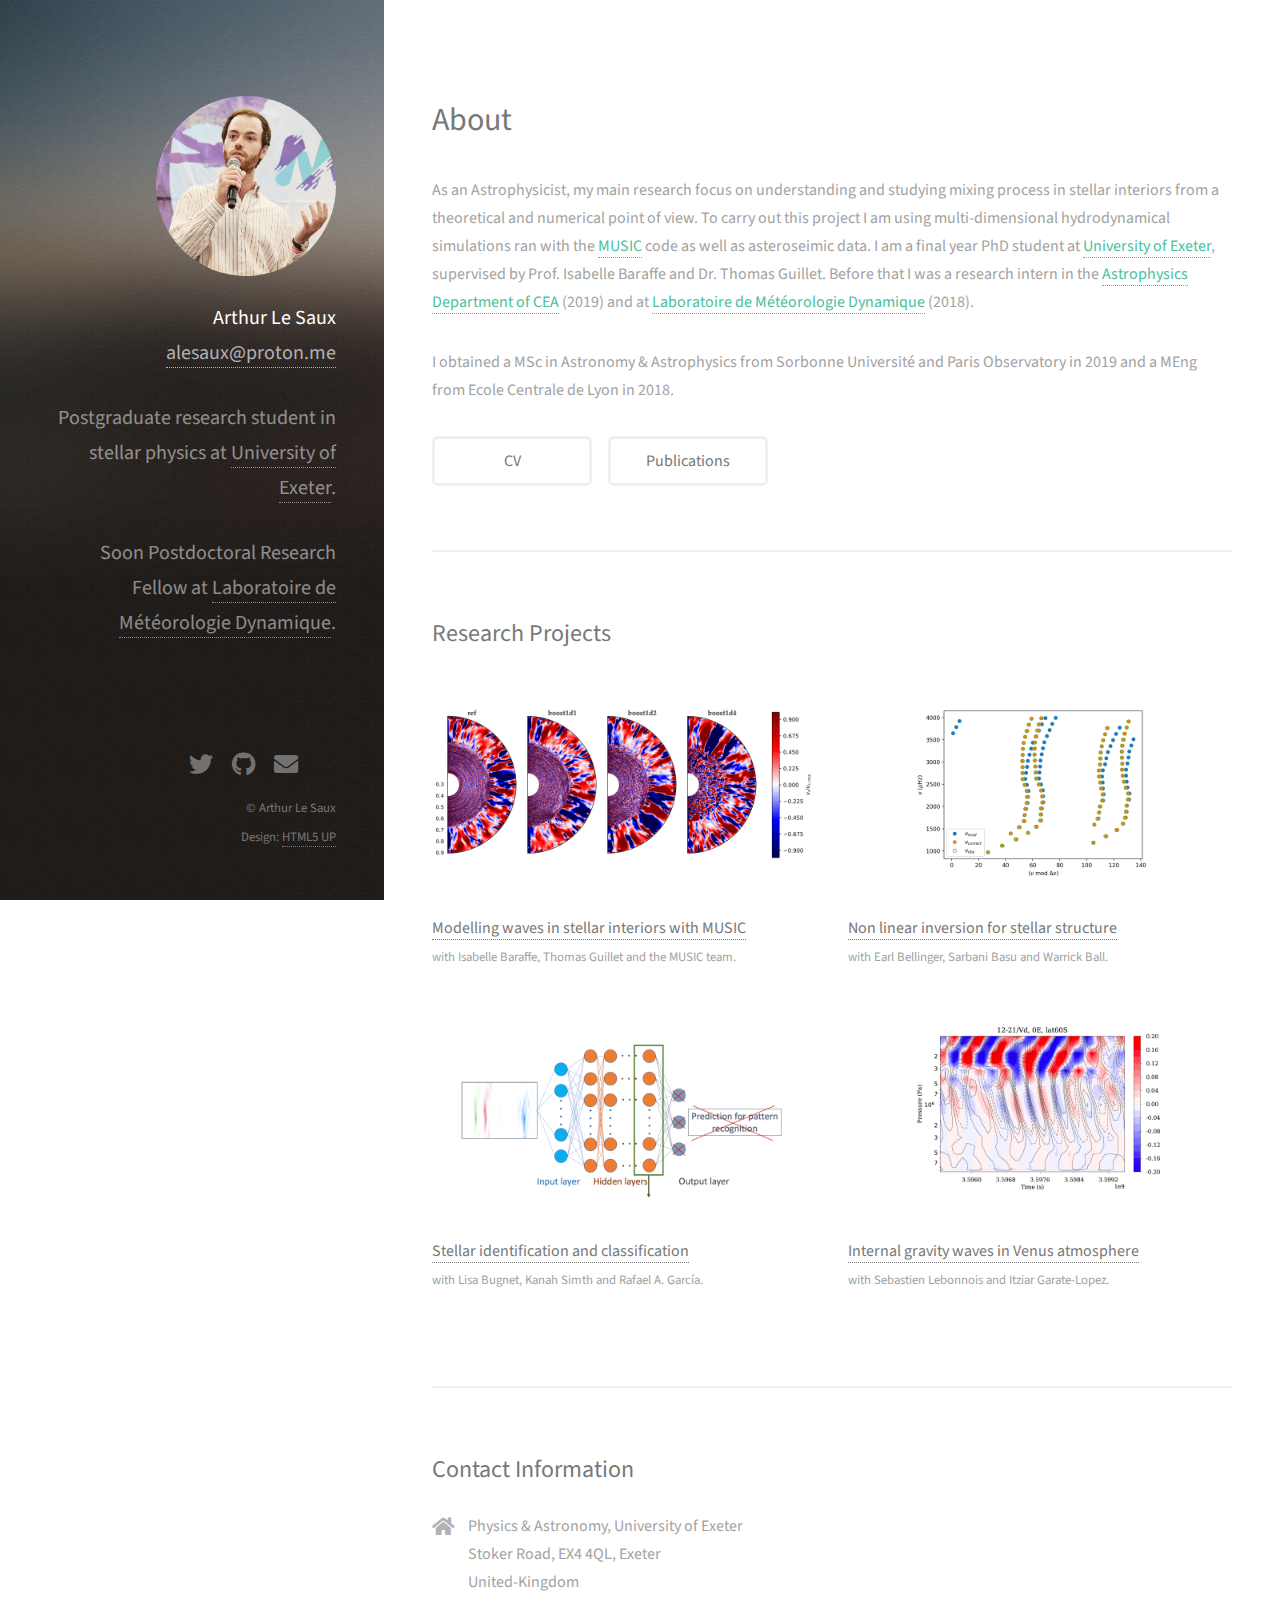
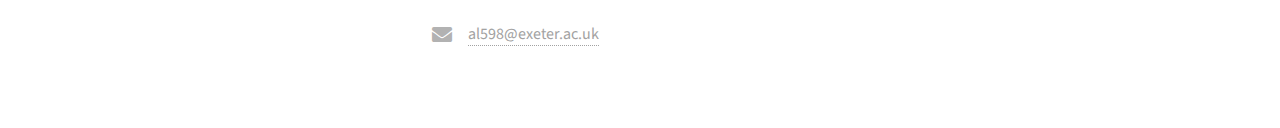
==== commit fc36d0a8: "update CV and increase size profile picture" ====
--- a/index.html
+++ b/index.html
@@ -18,9 +18,10 @@
 				<div class="inner">
 					<a href="./index.html" class="image avatar"><img src="images/me_murex.jpg" alt="" /></a>
 					<h1><strong>Arthur Le Saux</strong><br />
-					<p> <a href="mailto:al598@exeter.ac.uk">al598@exeter.ac.uk</a> </p>
+					<p> <a href="mailto:alesaux@proton.me">alesaux@proton.me</a> </p>
 					Postgraduate research student in  <br />
-					stellar physics at <a href="http://emps.exeter.ac.uk/physics-astronomy/">University of Exeter</a>.</h1>
+					stellar physics at <a href="http://emps.exeter.ac.uk/physics-astronomy/">University of Exeter</a>. </p>
+					Soon Postdoctoral Research Fellow at  <a href="https://www.lmd.ipsl.fr/en/home-2/">Laboratoire de Météorologie Dynamique</a>.</h1>
 				</div>
 			</header>
 
@@ -36,7 +37,7 @@
 						<p> As an Astrophysicist, my main research focus on understanding and studying mixing process in stellar interiors from a theoretical and numerical point of view. To carry out this project I am using multi-dimensional hydrodynamical simulations ran with the <a href="www.astro.gsu.edu/~jpratt/music_webpage/music.html">MUSIC</a> code as well as asteroseimic data. I am a final year PhD student at <a href="http://emps.exeter.ac.uk/physics-astronomy/">University of Exeter</a>, supervised by Prof. Isabelle Baraffe and Dr. Thomas Guillet. Before that I was a research intern in the <a href="https://irfu.cea.fr/dap/">Astrophysics Department of CEA</a> (2019) and at <a href="https://www.lmd.jussieu.fr/">Laboratoire de Météorologie Dynamique</a> (2018).</p>
             <p> I obtained a MSc in Astronomy & Astrophysics from Sorbonne Université and Paris Observatory in 2019 and a MEng from Ecole Centrale de Lyon in 2018. </p>
 						<ul class="actions">
-							<li><a href="./CV_Arthur_LE_SAUX.pdf" class="button" target="_blank" rel="noopener noreferrer" >CV</a></li> <li><a href="https://ui.adsabs.harvard.edu/search/q=author%3A%22Le%20Saux%2C%20A.%22&sort=date%20desc%2C%20bibcode%20desc&p_=0" class="button" target="_blank" rel="noopener noreferrer">Publications</a></li>
+							<li><a href="./CV_Arthur_LE_SAUX_noPubli.pdf" class="button" target="_blank" rel="noopener noreferrer" >CV</a></li> <li><a href="https://ui.adsabs.harvard.edu/public-libraries/K03LFDKYQXWZVcmf7QuSuA" class="button" target="_blank" rel="noopener noreferrer">Publications</a></li>
 						</ul>
 					</section>
 
--- a/assets/css/main.css
+++ b/assets/css/main.css
@@ -2640,7 +2640,7 @@
 
 		#header .image.avatar {
 			margin: 0 0 1em 0;
-			width: 6.25em;
+			width: 11.25em;
 		}
 
 /* Footer */
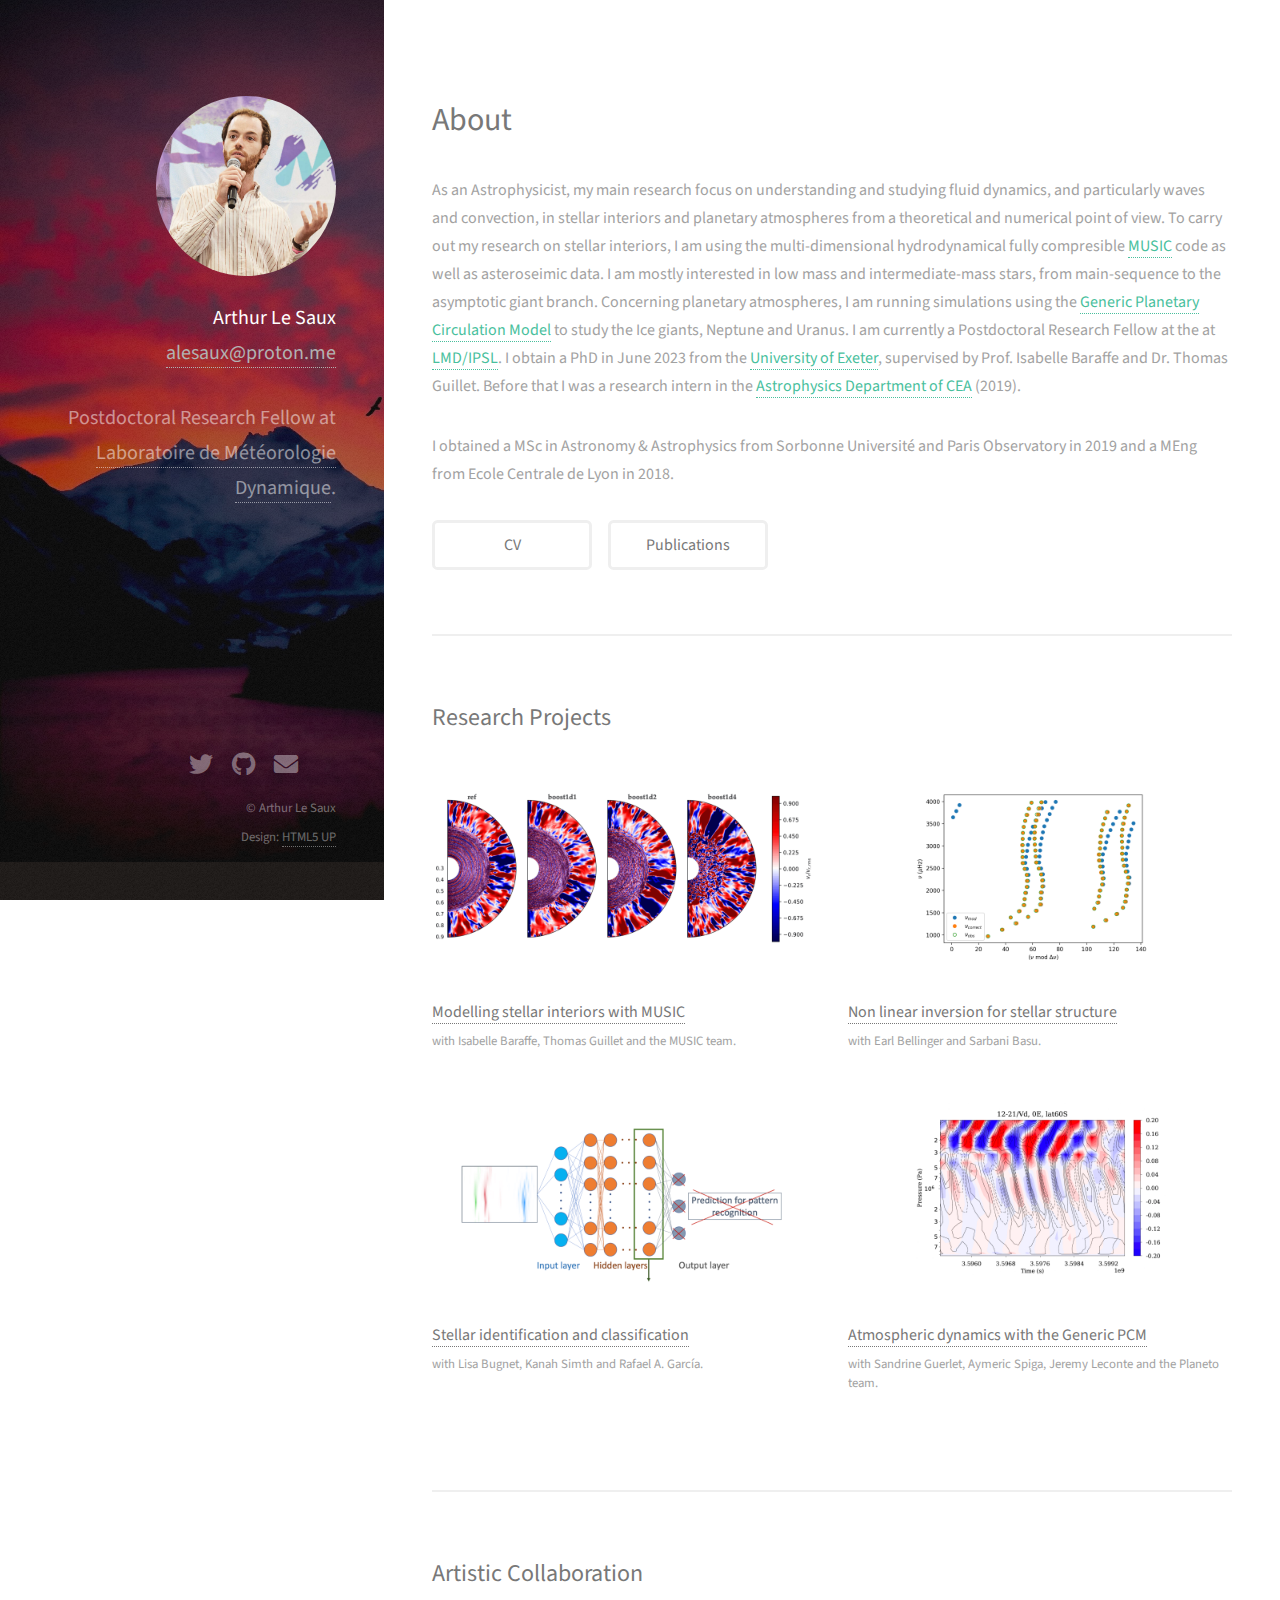
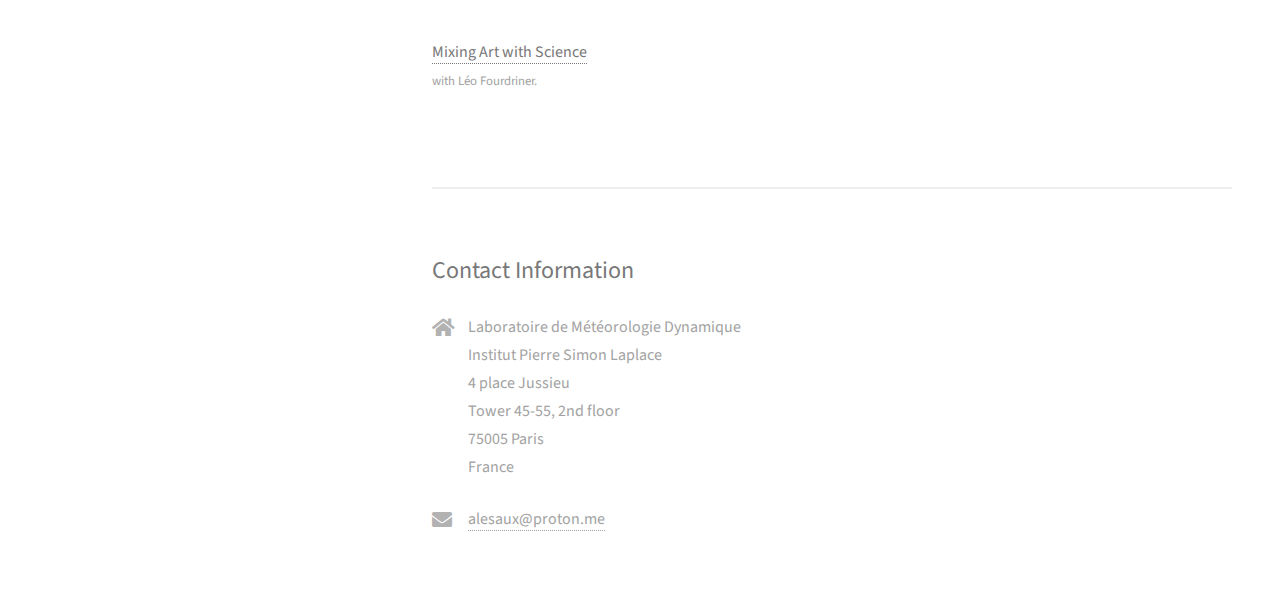
==== commit aef764c3: "Adds artistic collaboration section" ====
--- a/index.html
+++ b/index.html
@@ -19,9 +19,7 @@
 					<a href="./index.html" class="image avatar"><img src="images/me_murex.jpg" alt="" /></a>
 					<h1><strong>Arthur Le Saux</strong><br />
 					<p> <a href="mailto:alesaux@proton.me">alesaux@proton.me</a> </p>
-					Postgraduate research student in  <br />
-					stellar physics at <a href="http://emps.exeter.ac.uk/physics-astronomy/">University of Exeter</a>. </p>
-					Soon Postdoctoral Research Fellow at  <a href="https://www.lmd.ipsl.fr/en/home-2/">Laboratoire de Météorologie Dynamique</a>.</h1>
+					Postdoctoral Research Fellow at  <a href="https://www.lmd.ipsl.fr/en/home-2/">Laboratoire de Météorologie Dynamique</a>.</h1>
 				</div>
 			</header>
 
@@ -34,7 +32,11 @@
 							<h2>About</h2>
 						<!-- 	<p> <a href="mailto:al598@exeter.ac.uk">al598@exeter.ac.uk</a> </p> -->
 						</header>
-						<p> As an Astrophysicist, my main research focus on understanding and studying mixing process in stellar interiors from a theoretical and numerical point of view. To carry out this project I am using multi-dimensional hydrodynamical simulations ran with the <a href="www.astro.gsu.edu/~jpratt/music_webpage/music.html">MUSIC</a> code as well as asteroseimic data. I am a final year PhD student at <a href="http://emps.exeter.ac.uk/physics-astronomy/">University of Exeter</a>, supervised by Prof. Isabelle Baraffe and Dr. Thomas Guillet. Before that I was a research intern in the <a href="https://irfu.cea.fr/dap/">Astrophysics Department of CEA</a> (2019) and at <a href="https://www.lmd.jussieu.fr/">Laboratoire de Météorologie Dynamique</a> (2018).</p>
+						<p> As an Astrophysicist, my main research focus on understanding and studying fluid dynamics, and particularly waves and convection, in stellar interiors and planetary atmospheres from a theoretical and numerical point of view.
+								To carry out my research on stellar interiors, I am using the multi-dimensional hydrodynamical fully compresible <a href="www.astro.gsu.edu/~jpratt/music_webpage/music.html">MUSIC</a> code as well as asteroseimic data.
+								I am mostly interested in low mass and intermediate-mass stars, from main-sequence to the asymptotic giant branch.
+								Concerning planetary atmospheres, I am running simulations using the <a href="https://lmdz-forge.lmd.jussieu.fr/mediawiki/Planets/index.php/Overview_of_the_Generic_PCM">Generic Planetary Circulation Model</a> to study the Ice giants, Neptune and Uranus.
+								I am currently a Postdoctoral Research Fellow at the at <a href="https://www.lmd.jussieu.fr/">LMD/IPSL</a>. I obtain a PhD in June 2023 from the <a href="http://emps.exeter.ac.uk/physics-astronomy/">University of Exeter</a>, supervised by Prof. Isabelle Baraffe and Dr. Thomas Guillet. Before that I was a research intern in the <a href="https://irfu.cea.fr/dap/">Astrophysics Department of CEA</a> (2019).</p>
             <p> I obtained a MSc in Astronomy & Astrophysics from Sorbonne Université and Paris Observatory in 2019 and a MEng from Ecole Centrale de Lyon in 2018. </p>
 						<ul class="actions">
 							<li><a href="./CV_Arthur_LE_SAUX_noPubli.pdf" class="button" target="_blank" rel="noopener noreferrer" >CV</a></li> <li><a href="https://ui.adsabs.harvard.edu/public-libraries/K03LFDKYQXWZVcmf7QuSuA" class="button" target="_blank" rel="noopener noreferrer">Publications</a></li>
@@ -47,13 +49,13 @@
 						<div class="row">
 							<article class="col-6 col-12-xsmall work-item">
 								<a href="./waves-MUSIC.html"><img src="images/Vr_krads.001.jpeg" alt="" class="image fit thumb"/></a>
-								<h3><a href=./waves-MUSIC.html>Modelling waves in stellar interiors with MUSIC</a></h3>
+								<h3><a href=./waves-MUSIC.html>Modelling stellar interiors with MUSIC</a></h3>
 								<p>with Isabelle Baraffe, Thomas Guillet and the MUSIC team.</p>
 							</article>
 							<article class="col-6 col-12-xsmall work-item">
 					      <a href="./non_linear_inversion.html"><img src="images/NLI.001.jpeg" alt="" class="image fit thumb"/></a>
 								<h3><a href=./non_linear_inversion.html>Non linear inversion for stellar structure</a></h3>
-								<p>with Earl Bellinger, Sarbani Basu and Warrick Ball.</p>
+								<p>with Earl Bellinger and Sarbani Basu.</p>
 							</article>
 							<article class="col-6 col-12-xsmall work-item">
 									<a href="./identification.html"><img src="images/CNN.001.jpeg" alt="" class="image fit thumb"/></a>
@@ -61,9 +63,9 @@
 								<p>with Lisa Bugnet, Kanah Simth and Rafael A. García.</p>
 							</article>
 							<article class="col-6 col-12-xsmall work-item">
-								<a href="./venus.html"><img src="images/venus.001.jpeg" alt="" class="image fit thumb" /></a>
-								<h3><a href=./venus.html>Internal gravity waves in Venus atmosphere</a></h3>
-								<p>with Sebastien Lebonnois and Itziar Garate-Lopez.</p>
+								<a href="./atmospheres.html"><img src="images/venus.001.jpeg" alt="" class="image fit thumb" /></a>
+								<h3><a href=./atmospheres.html>Atmospheric dynamics with the Generic PCM</a></h3>
+								<p>with Sandrine Guerlet, Aymeric Spiga, Jeremy Leconte and the Planeto team.</p>
 							</article>
 							<!--
 							<article class="col-6 col-12-xsmall work-item">
@@ -85,7 +87,41 @@
 						-->
 					</section>
 
-				<!-- Three -->
+					<!-- Three -->
+						<section id="two">
+							<h2>Artistic Collaboration</h2>
+							<div class="row">
+								<article class="col-6 col-12-xsmall work-item">
+									<a href="./art_collab.html"><img src="images/Love_like_sunset.png" alt="" class="image fit thumb"/></a>
+									<h3><a href=./art_collab.html>Mixing Art with Science</a></h3>
+									<p>with Léo Fourdriner.</p>
+								</article>
+								<!--
+								<article class="col-6 col-12-xsmall work-item">
+						      <a href="./non_linear_inversion.html"><img src="images/NLI.001.jpeg" alt="" class="image fit thumb"/></a>
+									<h3><a href=./non_linear_inversion.html>Non linear inversion for stellar structure</a></h3>
+									<p>with Earl Bellinger, Sarbani Basu and Warrick Ball.</p>
+								</article>
+								<article class="col-6 col-12-xsmall work-item">
+										<a href="./identification.html"><img src="images/CNN.001.jpeg" alt="" class="image fit thumb"/></a>
+									<h3><a href=./identification.html>Stellar identification and classification</a></h3>
+									<p>with Lisa Bugnet, Kanah Simth and Rafael A. García.</p>
+								</article>
+								<article class="col-6 col-12-xsmall work-item">
+									<a href="./venus.html"><img src="images/venus.001.jpeg" alt="" class="image fit thumb" /></a>
+									<h3><a href=./venus.html>Internal gravity waves in Venus atmosphere</a></h3>
+									<p>with Sebastien Lebonnois and Itziar Garate-Lopez.</p>
+								</article>
+							  -->
+							<!--
+							</div>
+							<ul class="actions">
+								<li><a href="#" class="button">Full Portfolio</a></li>
+							</ul>
+							-->
+						</section>
+
+				<!-- Four -->
 					<section id="three">
 						<h2>Contact Information</h2>
 						<!-- <p>Accumsan pellentesque commodo blandit enim arcu non at amet id arcu magna. Accumsan orci faucibus id eu lorem semper nunc nisi lorem vulputate lorem neque lorem ipsum dolor.</p>
@@ -107,9 +143,12 @@
 								<ul class="labeled-icons">
 									<li>
 										<h3 class="icon solid fa-home"><span class="label">Address</span></h3>
-										Physics & Astronomy, University of Exeter<br />
-										Stoker Road, EX4 4QL, Exeter<br />
-										United-Kingdom
+										Laboratoire de Météorologie Dynamique<br />
+                    Institut Pierre Simon Laplace<br />
+										4 place Jussieu<br />
+                    Tower 45-55, 2nd floor<br />
+                    75005 Paris<br />
+										France
 									</li>
 									<li>
 										<!--
@@ -119,14 +158,14 @@
 								-->
 									<li>
 										<h3 class="icon solid fa-envelope"><span class="label">Email</span></h3>
-										<a href="mailto:al598@exeter.ac.uk">al598@exeter.ac.uk</a>
+										<a href="mailto:alesaux@proton.me">alesaux@proton.me</a>
 									</li>
 								</ul>
 							</div>
 						</div>
 					</section>
 
-				<!-- Four -->
+				<!-- Five -->
 				<!--
 					<section id="four">
 						<h2>Elements</h2>
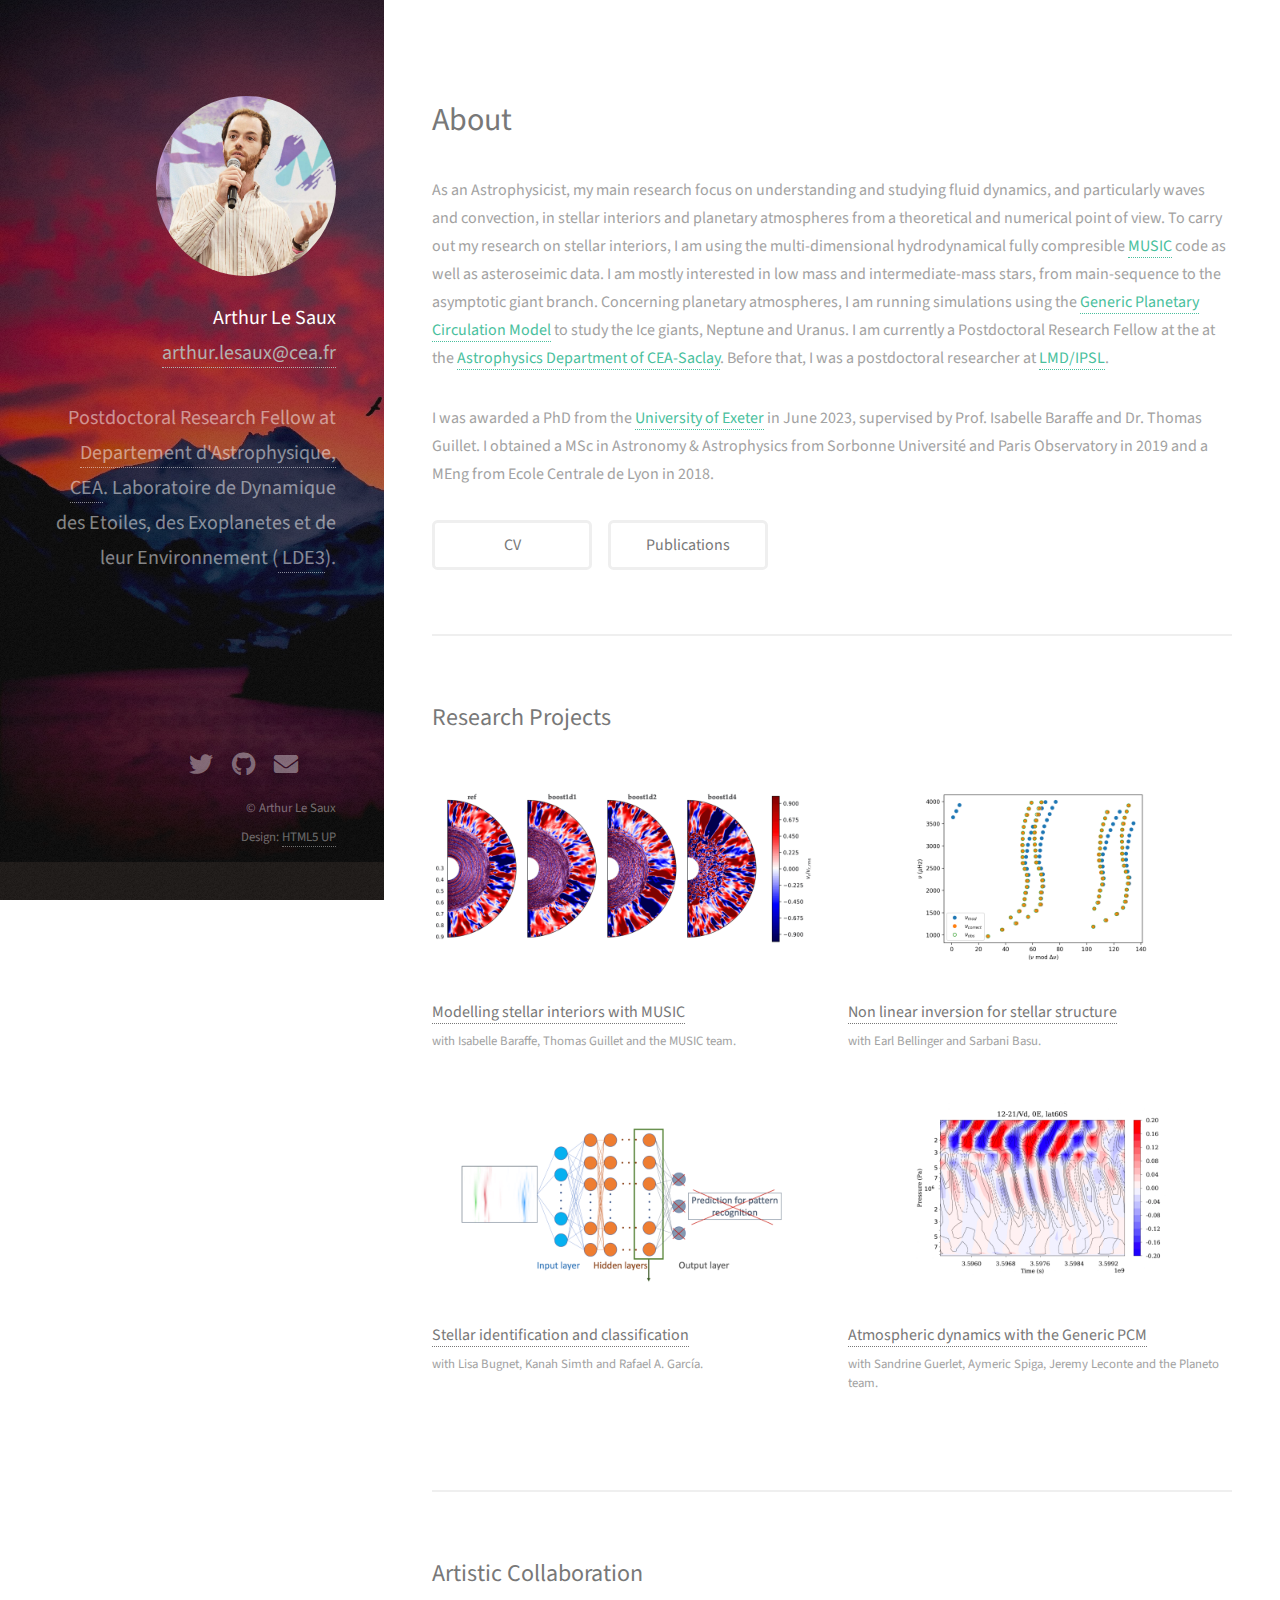
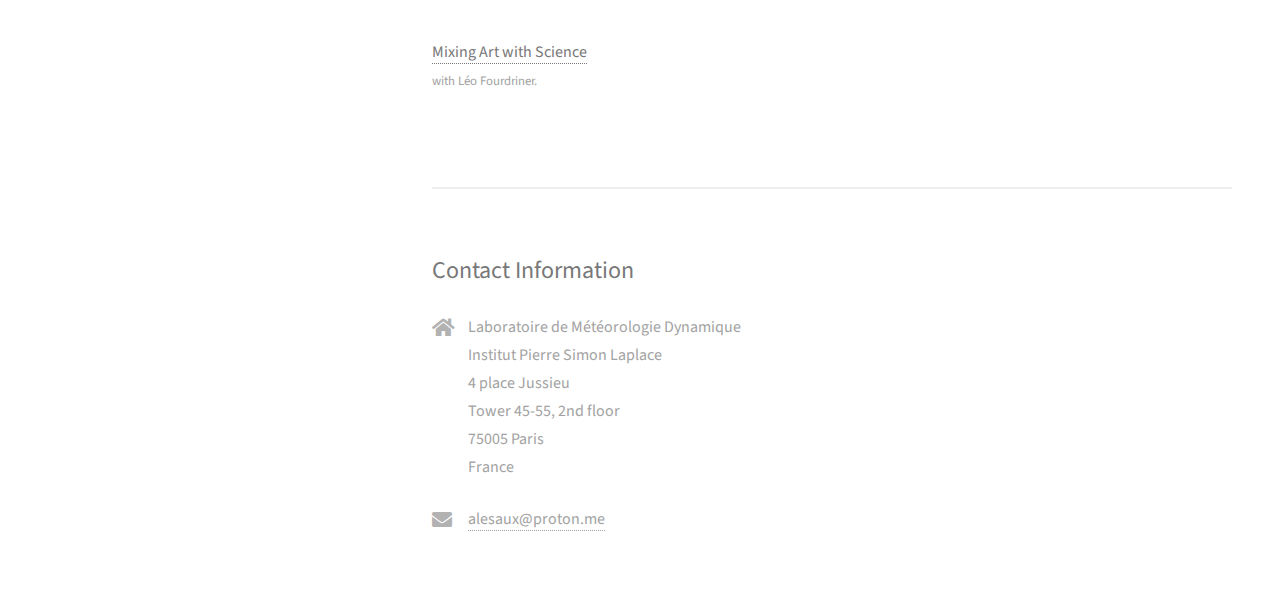
==== commit 125e2944: "Updates info CEA + new CV" ====
--- a/index.html
+++ b/index.html
@@ -18,8 +18,9 @@
 				<div class="inner">
 					<a href="./index.html" class="image avatar"><img src="images/me_murex.jpg" alt="" /></a>
 					<h1><strong>Arthur Le Saux</strong><br />
-					<p> <a href="mailto:alesaux@proton.me">alesaux@proton.me</a> </p>
-					Postdoctoral Research Fellow at  <a href="https://www.lmd.ipsl.fr/en/home-2/">Laboratoire de Météorologie Dynamique</a>.</h1>
+					<p> <a href="mailto:arthur.lesaux@cea.fr">arthur.lesaux@cea.fr</a> </p>
+					Postdoctoral Research Fellow at <a href="https://irfu.cea.fr/dap/index.php">Departement d'Astrophysique, CEA</a>. <br>
+				  Laboratoire de Dynamique des Etoiles, des Exoplanetes et de leur Environnement (<a href="https://irfu.cea.fr/dap/LDEE/index.php"> LDE3</a>).</h1>
 				</div>
 			</header>
 
@@ -36,10 +37,10 @@
 								To carry out my research on stellar interiors, I am using the multi-dimensional hydrodynamical fully compresible <a href="www.astro.gsu.edu/~jpratt/music_webpage/music.html">MUSIC</a> code as well as asteroseimic data.
 								I am mostly interested in low mass and intermediate-mass stars, from main-sequence to the asymptotic giant branch.
 								Concerning planetary atmospheres, I am running simulations using the <a href="https://lmdz-forge.lmd.jussieu.fr/mediawiki/Planets/index.php/Overview_of_the_Generic_PCM">Generic Planetary Circulation Model</a> to study the Ice giants, Neptune and Uranus.
-								I am currently a Postdoctoral Research Fellow at the at <a href="https://www.lmd.jussieu.fr/">LMD/IPSL</a>. I obtain a PhD in June 2023 from the <a href="http://emps.exeter.ac.uk/physics-astronomy/">University of Exeter</a>, supervised by Prof. Isabelle Baraffe and Dr. Thomas Guillet. Before that I was a research intern in the <a href="https://irfu.cea.fr/dap/">Astrophysics Department of CEA</a> (2019).</p>
-            <p> I obtained a MSc in Astronomy & Astrophysics from Sorbonne Université and Paris Observatory in 2019 and a MEng from Ecole Centrale de Lyon in 2018. </p>
+								I am currently a Postdoctoral Research Fellow at the at the <a href="https://irfu.cea.fr/dap/index.php"> Astrophysics Department of CEA-Saclay</a>. Before that, I was a postdoctoral researcher at  <a href="https://www.lmd.jussieu.fr/">LMD/IPSL</a>. </p>
+            <p> I was awarded a PhD from the <a href="http://emps.exeter.ac.uk/physics-astronomy/">University of Exeter</a> in June 2023, supervised by Prof. Isabelle Baraffe and Dr. Thomas Guillet. I obtained a MSc in Astronomy & Astrophysics from Sorbonne Université and Paris Observatory in 2019 and a MEng from Ecole Centrale de Lyon in 2018. </p>
 						<ul class="actions">
-							<li><a href="./CV_Arthur_LE_SAUX_noPubli.pdf" class="button" target="_blank" rel="noopener noreferrer" >CV</a></li> <li><a href="https://ui.adsabs.harvard.edu/public-libraries/K03LFDKYQXWZVcmf7QuSuA" class="button" target="_blank" rel="noopener noreferrer">Publications</a></li>
+							<li><a href="./CV_Arthur_LE_SAUX.pdf" class="button" target="_blank" rel="noopener noreferrer" >CV</a></li> <li><a href="https://ui.adsabs.harvard.edu/public-libraries/K03LFDKYQXWZVcmf7QuSuA" class="button" target="_blank" rel="noopener noreferrer">Publications</a></li>
 						</ul>
 					</section>
 
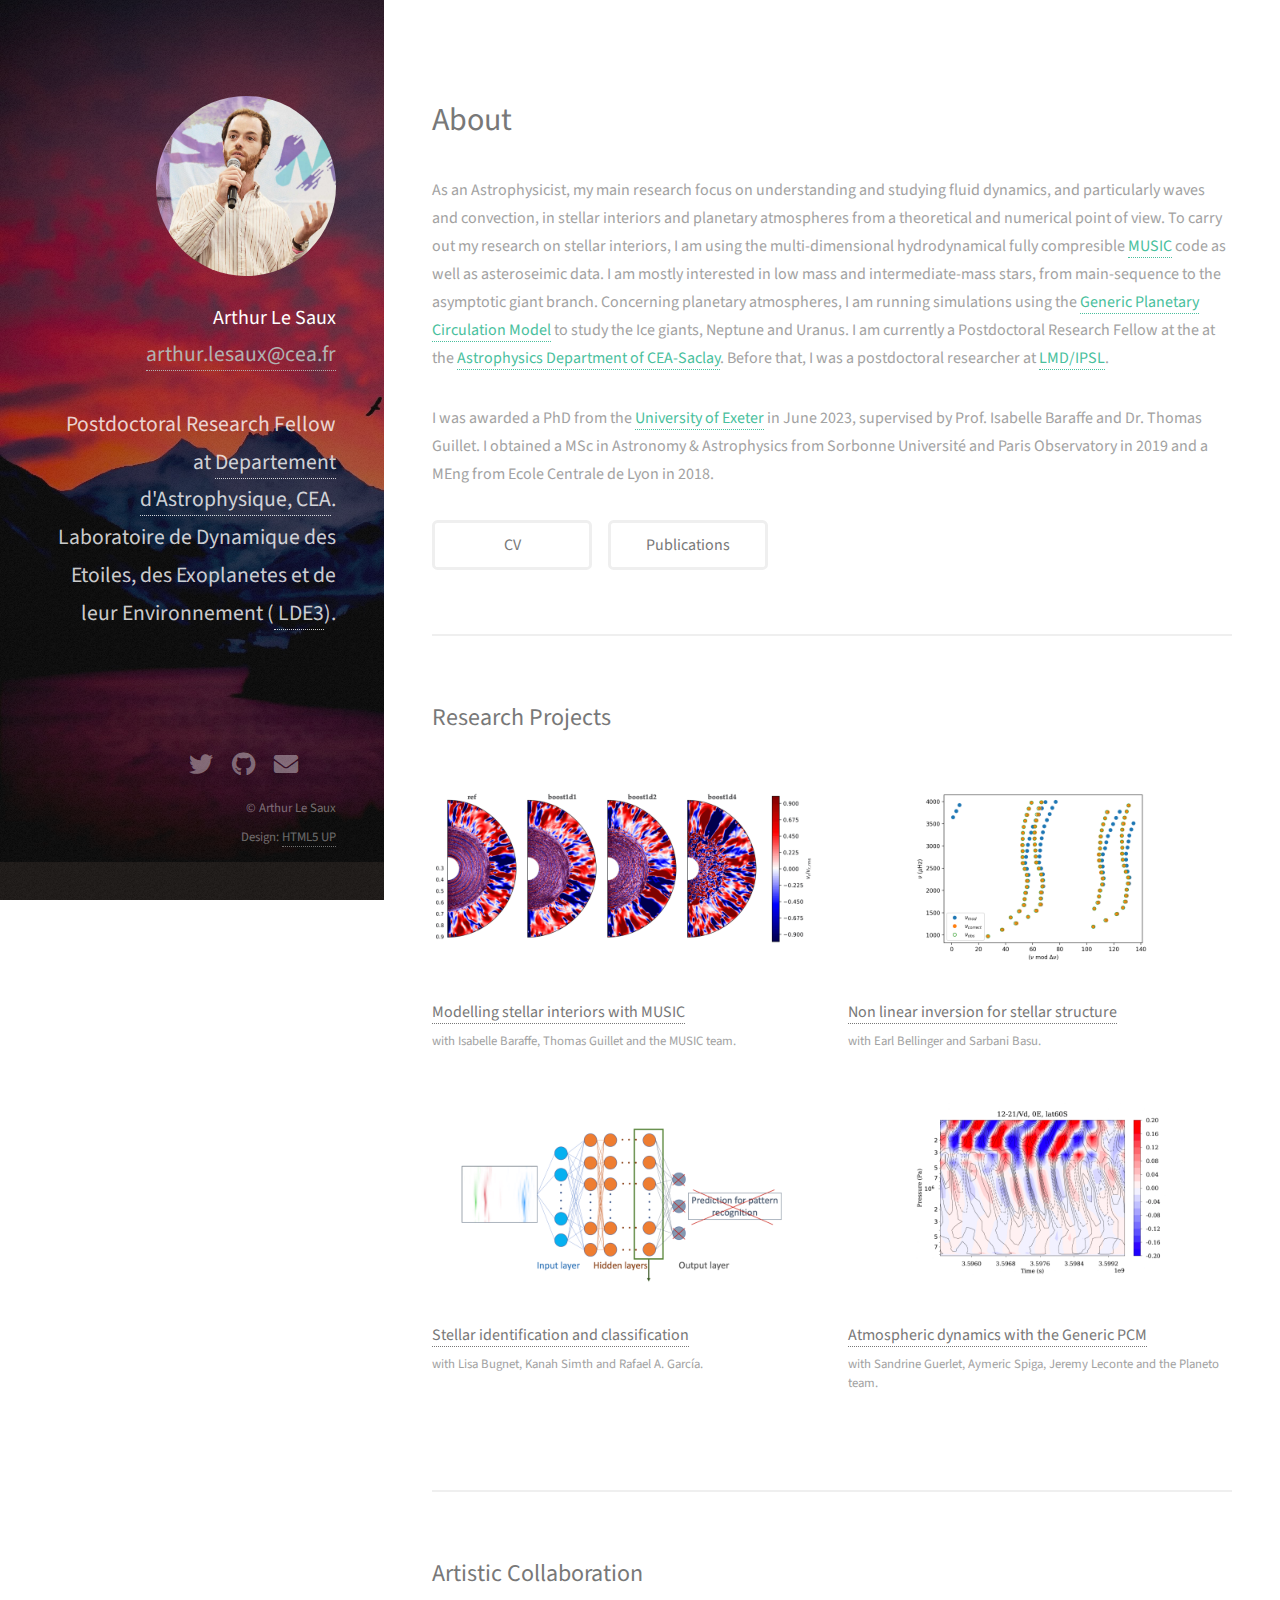
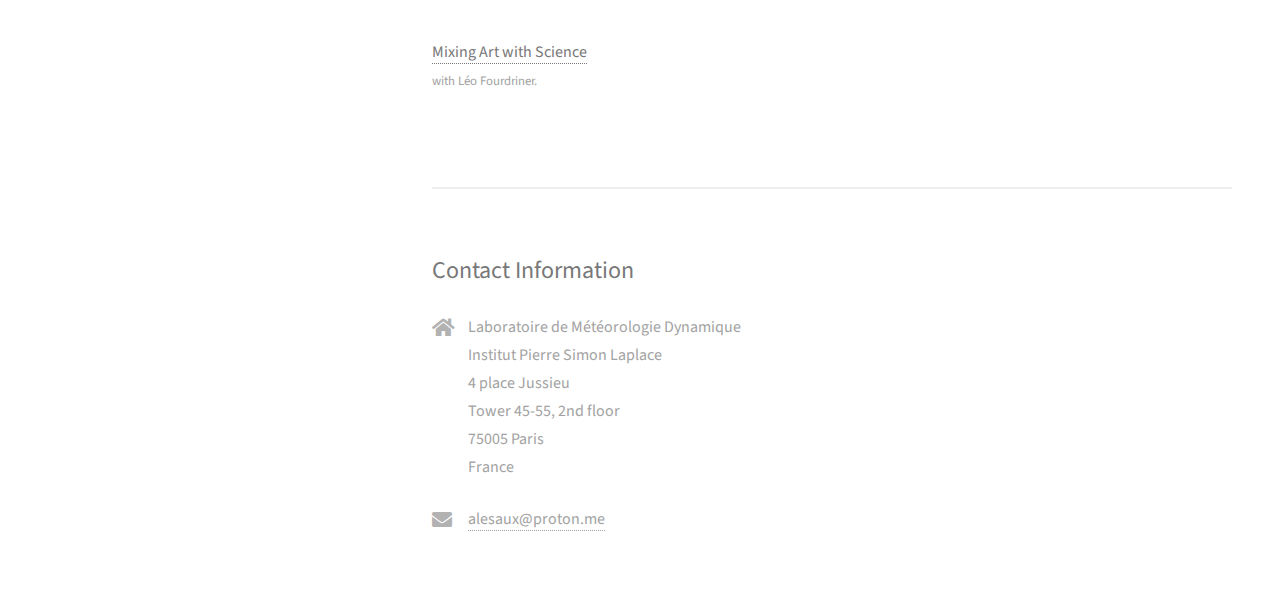
==== commit 0372ca05: "Updates header, change font size" ====
--- a/index.html
+++ b/index.html
@@ -17,10 +17,10 @@
 			<header id="header">
 				<div class="inner">
 					<a href="./index.html" class="image avatar"><img src="images/me_murex.jpg" alt="" /></a>
-					<h1><strong>Arthur Le Saux</strong><br />
-					<p> <a href="mailto:arthur.lesaux@cea.fr">arthur.lesaux@cea.fr</a> </p>
+					<h1><strong>Arthur Le Saux</strong></h1>
+                    <h2><p> <a href="mailto:arthur.lesaux@cea.fr">arthur.lesaux@cea.fr</a> </p>
 					Postdoctoral Research Fellow at <a href="https://irfu.cea.fr/dap/index.php">Departement d'Astrophysique, CEA</a>. <br>
-				  Laboratoire de Dynamique des Etoiles, des Exoplanetes et de leur Environnement (<a href="https://irfu.cea.fr/dap/LDEE/index.php"> LDE3</a>).</h1>
+				  Laboratoire de Dynamique des Etoiles, des Exoplanetes et de leur Environnement (<a href="https://irfu.cea.fr/dap/LDEE/index.php"> LDE3</a>).</h2>
 				</div>
 			</header>
 
--- a/assets/css/main.css
+++ b/assets/css/main.css
@@ -2627,12 +2627,19 @@
 			color: #ffffff;
 		}
 
-		#header h2, #header h3, #header h4, #header h5, #header h6 {
+		#header h3, #header h4, #header h5, #header h6 {
 			color: #ffffff;
 		}
 
 		#header h1 {
 			color: rgba(255, 255, 255, 0.5);
+			font-size: 2.5em;
+			line-height: 1.75em;
+			margin: 0;
+		}
+
+		#header h2 {
+			color: rgba(255, 255, 255, 0.8);
 			font-size: 1.35em;
 			line-height: 1.75em;
 			margin: 0;
